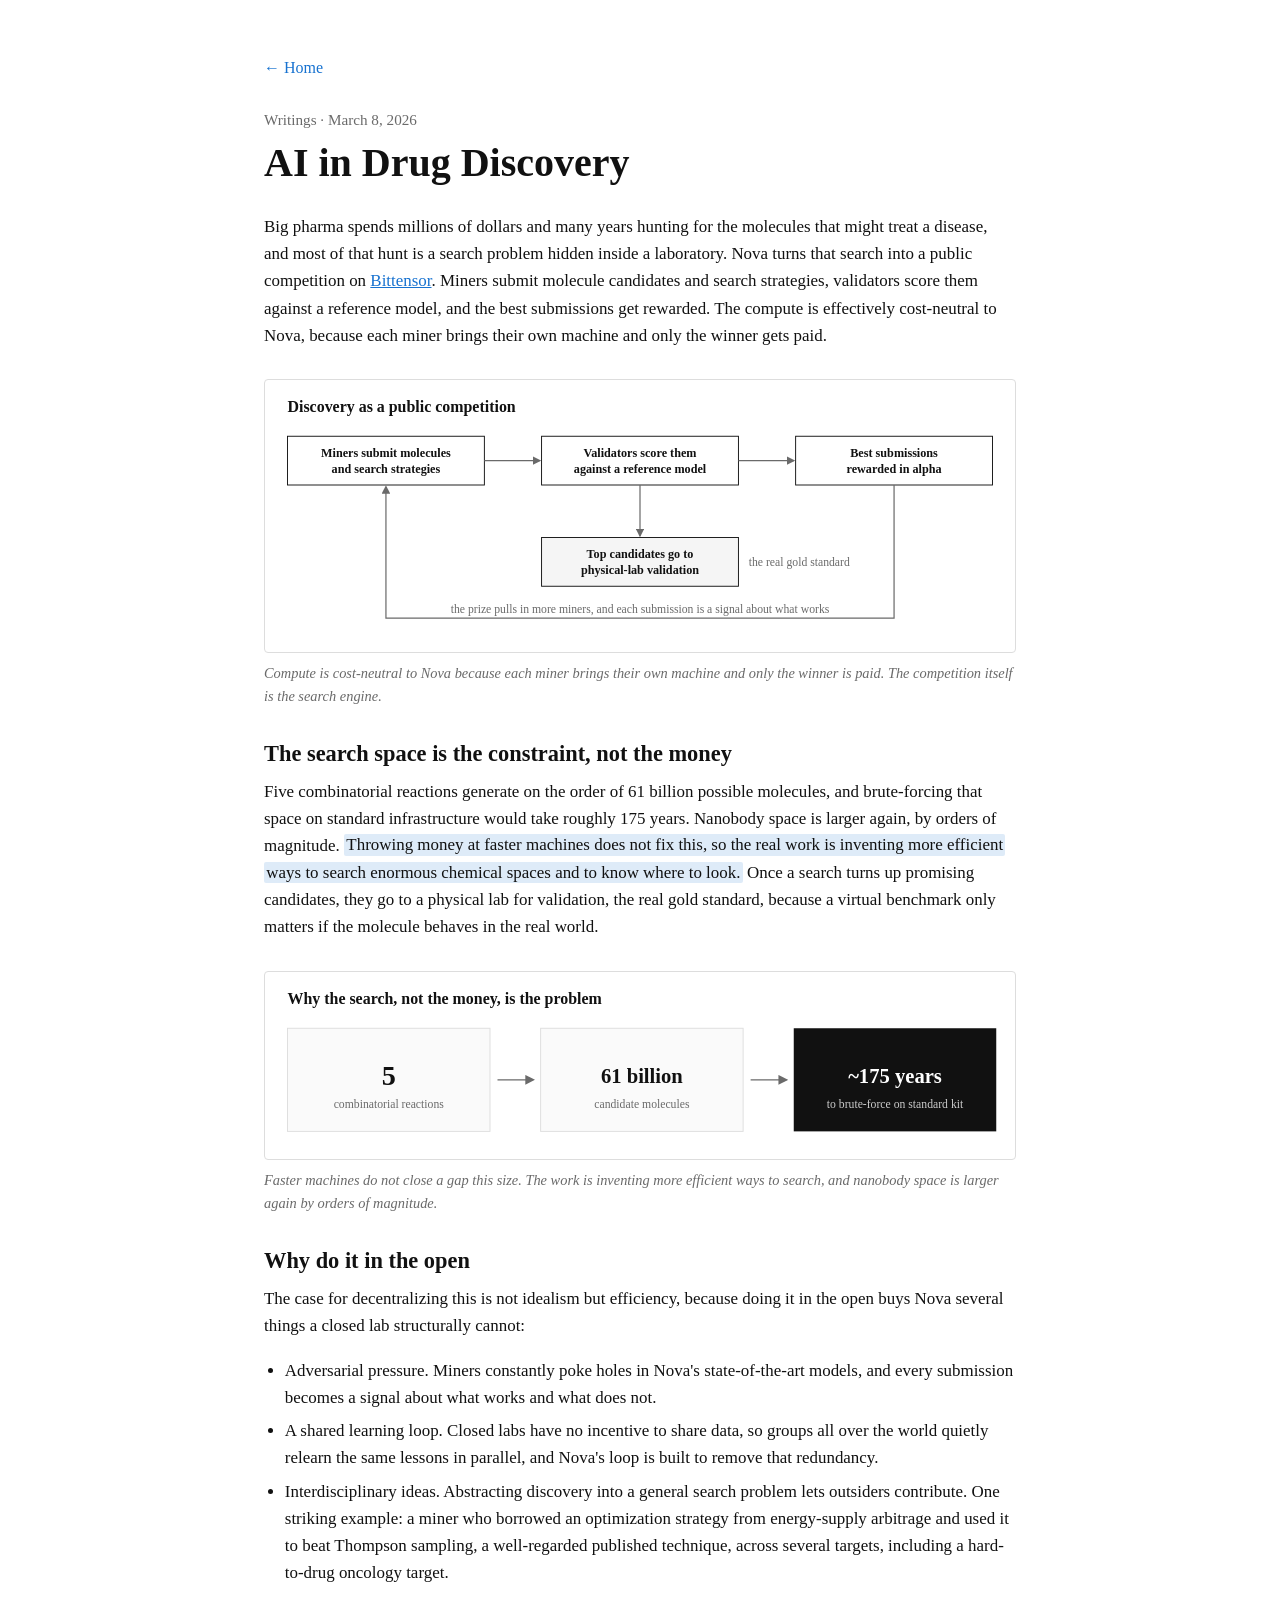
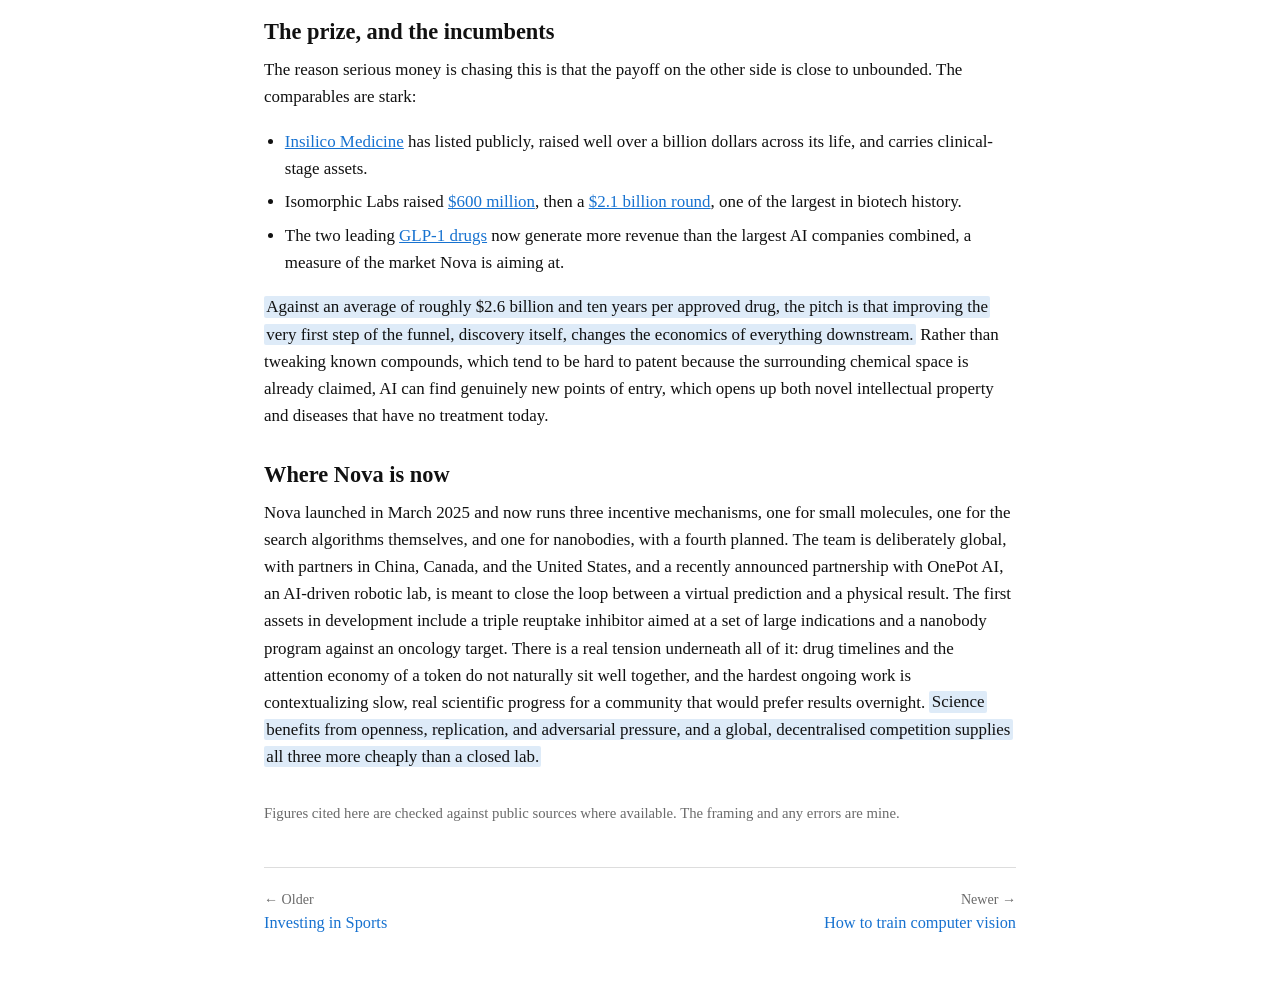
==== posts/ai-in-drug-discovery.html @ a0c5923b "Add newer/older nav and key-takeaway highlights; correct $1.6B date; drop newsletter" ====
<!DOCTYPE html>
<html lang="en">
<head>
  <meta charset="utf-8">
  <meta name="viewport" content="width=device-width, initial-scale=1">
  <title>AI in Drug Discovery · Jack Ai-Leung</title>
  <meta name="description" content="How Nova runs early-stage drug discovery as a decentralized competition on Bittensor, and why the search problem beneath it is bigger than it looks.">
  <meta property="og:title" content="AI in Drug Discovery">
  <meta property="og:description" content="Running early-stage drug discovery as a decentralized competition, and the search problem beneath it.">
  <meta property="og:type" content="article">
  <link rel="stylesheet" href="../style.css">
</head>
<body>
  <main class="wrap">

    <nav class="post-nav"><a href="../index.html">← Home</a></nav>

    <header class="post-head">
      <p class="post-meta">Writings · March 8, 2026</p>
      <h1>AI in Drug Discovery</h1>
    </header>

    <article class="article">
      <p>Big pharma spends millions of dollars and many years hunting for the molecules that might treat a disease, and most of that hunt is a search problem hidden inside a laboratory. Nova turns that search into a public competition on <a href="https://www.bittensor.com/" target="_blank" rel="noopener">Bittensor</a>. Miners submit molecule candidates and search strategies, validators score them against a reference model, and the best submissions get rewarded. The compute is effectively cost-neutral to Nova, because each miner brings their own machine and only the winner gets paid.</p>

      <figure class="figure">
        <svg viewBox="0 0 800 290" xmlns="http://www.w3.org/2000/svg" role="img" aria-label="Diagram of Nova's competition loop: miners submit molecules, validators score them, winners are rewarded, top candidates go to physical lab validation, and rewards attract more miners">
          <defs>
            <marker id="dah" viewBox="0 0 10 10" refX="8" refY="5" markerWidth="7" markerHeight="7" orient="auto-start-reverse">
              <path d="M0,0 L10,5 L0,10 z" fill="#6a6a6a"/>
            </marker>
          </defs>
          <style>
            .t{font-family:'Times New Roman',Times,Georgia,serif;fill:#111111}
            .ttl{font-size:17px;font-weight:700}
            .nd{font-size:13px;font-weight:700}
            .sm{font-size:12px;fill:#6a6a6a}
            .ar{stroke:#6a6a6a;stroke-width:1.3;fill:none}
          </style>
          <text x="24" y="34" class="t ttl">Discovery as a public competition</text>
          <!-- row of three -->
          <rect x="24" y="60" width="210" height="52" fill="#ffffff" stroke="#111111"/>
          <text x="129" y="82" text-anchor="middle" class="t nd">Miners submit molecules</text>
          <text x="129" y="99" text-anchor="middle" class="t nd">and search strategies</text>
          <rect x="295" y="60" width="210" height="52" fill="#ffffff" stroke="#111111"/>
          <text x="400" y="82" text-anchor="middle" class="t nd">Validators score them</text>
          <text x="400" y="99" text-anchor="middle" class="t nd">against a reference model</text>
          <rect x="566" y="60" width="210" height="52" fill="#ffffff" stroke="#111111"/>
          <text x="671" y="82" text-anchor="middle" class="t nd">Best submissions</text>
          <text x="671" y="99" text-anchor="middle" class="t nd">rewarded in alpha</text>
          <line x1="234" y1="86" x2="293" y2="86" class="ar" marker-end="url(#dah)"/>
          <line x1="505" y1="86" x2="564" y2="86" class="ar" marker-end="url(#dah)"/>
          <!-- down to lab -->
          <rect x="295" y="168" width="210" height="52" fill="#f5f5f5" stroke="#111111"/>
          <text x="400" y="190" text-anchor="middle" class="t nd">Top candidates go to</text>
          <text x="400" y="207" text-anchor="middle" class="t nd">physical-lab validation</text>
          <line x1="400" y1="112" x2="400" y2="166" class="ar" marker-end="url(#dah)"/>
          <text x="516" y="198" class="t sm">the real gold standard</text>
          <!-- return loop -->
          <path d="M671,112 L671,254 L129,254 L129,114" class="ar" marker-end="url(#dah)"/>
          <text x="400" y="248" text-anchor="middle" class="t sm">the prize pulls in more miners, and each submission is a signal about what works</text>
        </svg>
        <figcaption>Compute is cost-neutral to Nova because each miner brings their own machine and only the winner is paid. The competition itself is the search engine.</figcaption>
      </figure>

      <h2>The search space is the constraint, not the money</h2>

      <p>Five combinatorial reactions generate on the order of 61 billion possible molecules, and brute-forcing that space on standard infrastructure would take roughly 175 years. Nanobody space is larger again, by orders of magnitude. <mark class="hl">Throwing money at faster machines does not fix this, so the real work is inventing more efficient ways to search enormous chemical spaces and to know where to look.</mark> Once a search turns up promising candidates, they go to a physical lab for validation, the real gold standard, because a virtual benchmark only matters if the molecule behaves in the real world.</p>

      <figure class="figure">
        <svg viewBox="0 0 800 200" xmlns="http://www.w3.org/2000/svg" role="img" aria-label="Three-stage progression showing five reactions generate 61 billion candidate molecules, which would take about 175 years to brute-force">
          <defs>
            <marker id="sah" viewBox="0 0 10 10" refX="8" refY="5" markerWidth="8" markerHeight="8" orient="auto-start-reverse">
              <path d="M0,0 L10,5 L0,10 z" fill="#6a6a6a"/>
            </marker>
          </defs>
          <style>
            .t{font-family:'Times New Roman',Times,Georgia,serif;fill:#111111}
            .ttl{font-size:17px;font-weight:700}
            .big{font-size:30px;font-weight:700}
            .med{font-size:22px;font-weight:700}
            .sm{font-size:12.5px;fill:#6a6a6a}
          </style>
          <text x="24" y="34" class="t ttl">Why the search, not the money, is the problem</text>
          <!-- panel 1 -->
          <rect x="24" y="60" width="216" height="110" fill="#fafafa" stroke="#dddddd"/>
          <text x="132" y="120" text-anchor="middle" class="t big">5</text>
          <text x="132" y="145" text-anchor="middle" class="t sm">combinatorial reactions</text>
          <line x1="248" y1="115" x2="286" y2="115" class="ar" stroke="#6a6a6a" stroke-width="1.3" marker-end="url(#sah)"/>
          <!-- panel 2 -->
          <rect x="294" y="60" width="216" height="110" fill="#fafafa" stroke="#dddddd"/>
          <text x="402" y="118" text-anchor="middle" class="t med">61 billion</text>
          <text x="402" y="145" text-anchor="middle" class="t sm">candidate molecules</text>
          <line x1="518" y1="115" x2="556" y2="115" class="ar" stroke="#6a6a6a" stroke-width="1.3" marker-end="url(#sah)"/>
          <!-- panel 3 -->
          <rect x="564" y="60" width="216" height="110" fill="#111111"/>
          <text x="672" y="118" text-anchor="middle" class="t med" style="fill:#ffffff">~175 years</text>
          <text x="672" y="145" text-anchor="middle" class="t sm" style="fill:#cccccc">to brute-force on standard kit</text>
        </svg>
        <figcaption>Faster machines do not close a gap this size. The work is inventing more efficient ways to search, and nanobody space is larger again by orders of magnitude.</figcaption>
      </figure>

      <h2>Why do it in the open</h2>

      <p>The case for decentralizing this is not idealism but efficiency, because doing it in the open buys Nova several things a closed lab structurally cannot:</p>

      <ul>
        <li>Adversarial pressure. Miners constantly poke holes in Nova's state-of-the-art models, and every submission becomes a signal about what works and what does not.</li>
        <li>A shared learning loop. Closed labs have no incentive to share data, so groups all over the world quietly relearn the same lessons in parallel, and Nova's loop is built to remove that redundancy.</li>
        <li>Interdisciplinary ideas. Abstracting discovery into a general search problem lets outsiders contribute. One striking example: a miner who borrowed an optimization strategy from energy-supply arbitrage and used it to beat Thompson sampling, a well-regarded published technique, across several targets, including a hard-to-drug oncology target.</li>
      </ul>

      <h2>The prize, and the incumbents</h2>

      <p>The reason serious money is chasing this is that the payoff on the other side is close to unbounded. The comparables are stark:</p>

      <ul>
        <li><a href="https://pharmaphorum.com/news/insilico-ends-2025-293m-hong-kong-ipo" target="_blank" rel="noopener">Insilico Medicine</a> has listed publicly, raised well over a billion dollars across its life, and carries clinical-stage assets.</li>
        <li>Isomorphic Labs raised <a href="https://techcrunch.com/2025/03/31/alphabets-ai-drug-discovery-platform-isomorphic-labs-raises-600m-from-thrive/" target="_blank" rel="noopener">$600 million</a>, then a <a href="https://www.biospace.com/business/ai-fueled-isomorphic-bags-2-1b-the-second-largest-biotech-round-ever" target="_blank" rel="noopener">$2.1 billion round</a>, one of the largest in biotech history.</li>
        <li>The two leading <a href="https://fortune.com/2025/03/31/ozempic-wegovy-novo-nordisk-nvidia/" target="_blank" rel="noopener">GLP-1 drugs</a> now generate more revenue than the largest AI companies combined, a measure of the market Nova is aiming at.</li>
      </ul>

      <p><mark class="hl">Against an average of roughly $2.6 billion and ten years per approved drug, the pitch is that improving the very first step of the funnel, discovery itself, changes the economics of everything downstream.</mark> Rather than tweaking known compounds, which tend to be hard to patent because the surrounding chemical space is already claimed, AI can find genuinely new points of entry, which opens up both novel intellectual property and diseases that have no treatment today.</p>

      <h2>Where Nova is now</h2>

      <p>Nova launched in March 2025 and now runs three incentive mechanisms, one for small molecules, one for the search algorithms themselves, and one for nanobodies, with a fourth planned. The team is deliberately global, with partners in China, Canada, and the United States, and a recently announced partnership with OnePot AI, an AI-driven robotic lab, is meant to close the loop between a virtual prediction and a physical result. The first assets in development include a triple reuptake inhibitor aimed at a set of large indications and a nanobody program against an oncology target. There is a real tension underneath all of it: drug timelines and the attention economy of a token do not naturally sit well together, and the hardest ongoing work is contextualizing slow, real scientific progress for a community that would prefer results overnight. <mark class="hl">Science benefits from openness, replication, and adversarial pressure, and a global, decentralised competition supplies all three more cheaply than a closed lab.</mark></p>

      <div class="source-note">
        Figures cited here are checked against public sources where available. The framing and any errors are mine.
      </div>
    </article>

      <nav class="post-foot-nav" aria-label="More essays">
        <a class="pfn-prev" href="investing-in-sports.html">
          <span class="pfn-label">← Older</span>
          <span class="pfn-title">Investing in Sports</span>
        </a>
        <a class="pfn-next" href="how-to-train-computer-vision.html">
          <span class="pfn-label">Newer →</span>
          <span class="pfn-title">How to train computer vision</span>
        </a>
      </nav>



  </main>
</body>
</html>
---- style.css ----
/* ============================================================
   Jack, personal site
   Forked from the andyzeng.github.io academic template:
   two-column masthead, rule dividers, blue/orange link colors.
   Body type set in Times New Roman on white per Jack's request.
   ============================================================ */

:root {
  --bg:        #ffffff;
  --ink:       #111111;
  --ink-soft:  #333333;
  --ink-faint: #6a6a6a;
  --line:      #dddddd;
  --link:      #1772d0;   /* legible link blue */
  --link-hov:  #0d2749;   /* darker blue on hover */
  --max:       50rem;
  --serif: 'Times New Roman', Times, Georgia, serif;
}

* { box-sizing: border-box; }
html { -webkit-text-size-adjust: 100%; }

body {
  margin: 0;
  background: var(--bg);
  color: var(--ink);
  font-family: var(--serif);
  font-size: 19px;
  line-height: 1.5;
  text-rendering: optimizeLegibility;
}

.wrap {
  max-width: var(--max);
  margin: 0 auto;
  padding: clamp(2rem, 5vw, 3.5rem) 1.5rem 4.5rem;
}

/* ---------- Links ---------- */
a { color: var(--link); text-decoration: none; }
a:hover { color: var(--link-hov); text-decoration: none; }

/* ---------- Masthead (two-column: bio left, photo right) ---------- */
.masthead {
  display: flex;
  align-items: flex-start;
  gap: 2rem;
  margin-bottom: 0.5rem;
}
.masthead .intro { flex: 1 1 auto; min-width: 0; }
.masthead h1 {
  font-weight: 700;
  font-size: clamp(2.2rem, 5vw, 2.9rem);
  line-height: 1.05;
  margin: 0 0 0.2rem;
}
.masthead .role {
  font-size: 1.1rem;
  color: var(--ink-soft);
  margin: 0 0 0.9rem;
}
.masthead .role a { color: var(--link); }
.masthead .role a:hover { color: var(--link-hov); }
.masthead .links { margin-top: 1.05rem; }
.masthead .photo {
  flex: 0 0 auto;
  width: 200px;
  height: 200px;
  overflow: hidden;
  background: #f2f2f2;
  border: 1px solid var(--line);
  border-radius: 4px;
}
.masthead .photo img { width: 100%; height: 100%; object-fit: cover; display: block; }

/* ---------- Section headers with rule ---------- */
section { margin-top: 1.8rem; }
section + section {
  border-top: 1px solid var(--line);
  padding-top: 1.6rem;
  margin-top: 2rem;
}
.section-label {
  font-family: var(--serif);
  font-size: 1.35rem;
  font-weight: 700;
  color: var(--ink);
  margin: 0 0 0.6rem;
}

.prose p { margin: 0 0 0.9rem; color: var(--ink); }
.prose p:last-child { margin-bottom: 0; }
.prose strong { font-weight: 700; }
.list-lead { margin: 0 0 0.4rem; color: var(--ink); }

/* ---------- Bulleted lists (portfolio + prose) ---------- */
.bullets { margin: 0.2rem 0 0; padding-left: 1.25rem; }
.bullets li { margin: 0 0 0.4rem; }
.bullets .b-name { font-weight: 400; }
.bullets .b-name a { color: var(--link); }
.bullets .b-name a:hover { color: var(--link-hov); }

/* ---------- Contact / links row ---------- */
.links {
  display: flex;
  flex-wrap: wrap;
  gap: 0.2rem 1.4rem;
  font-size: 1.05rem;
}
.links a { display: inline-flex; align-items: center; gap: 0.4rem; }
.links svg { width: 16px; height: 16px; flex: 0 0 auto; }

/* ---------- Company / venture lists ---------- */
.holdings { list-style: none; margin: 0.2rem 0 0; padding: 0; }
.holdings li {
  display: flex;
  justify-content: space-between;
  align-items: baseline;
  gap: 1rem;
  padding: 0.4rem 0;
}
.holdings .h-name { font-weight: 700; }
.holdings .h-name a { color: var(--link); }
.holdings .h-name a:hover { color: var(--link-hov); }
.holdings .h-desc { color: var(--ink-soft); font-weight: 400; }
.holdings .h-role {
  flex: 0 0 auto;
  font-style: italic;
  font-size: 0.92rem;
  color: var(--ink-faint);
  white-space: nowrap;
}

/* ---------- Writings list ---------- */
.posts { list-style: none; margin: 0; padding: 0; }
.posts a.post-link {
  display: flex;
  justify-content: space-between;
  align-items: baseline;
  gap: 1.25rem;
  padding: 0.55rem 0;
}
.posts .post-main { display: flex; flex-direction: column; gap: 0.12rem; }
.posts .post-title { font-size: 1.1rem; }
.posts .post-dek { font-size: 0.9rem; color: var(--ink-faint); line-height: 1.35; }
.posts .post-date {
  flex: 0 0 auto;
  font-size: 0.95rem;
  color: var(--ink-faint);
  white-space: nowrap;
}

/* ---------- Footer ---------- */
.site-foot {
  margin-top: 3rem;
  font-size: 0.92rem;
  color: var(--ink-faint);
}

/* ============================================================
   Post pages
   ============================================================ */
.post-nav { margin-bottom: 1.8rem; font-size: 1rem; }

.post-head { margin-bottom: 1.7rem; }
.post-head .post-meta {
  font-size: 0.95rem;
  color: var(--ink-faint);
  margin: 0 0 0.6rem;
}
.post-head h1 {
  font-weight: 700;
  font-size: clamp(1.95rem, 4.5vw, 2.5rem);
  line-height: 1.12;
  margin: 0 0 0.5rem;
}
.post-head .standfirst {
  font-size: 1.2rem;
  font-style: italic;
  line-height: 1.42;
  color: var(--ink-soft);
  margin: 0;
}

.article { font-size: 1.06rem; line-height: 1.6; }
.article h2 {
  font-weight: 700;
  font-size: 1.4rem;
  line-height: 1.25;
  margin: 2rem 0 0.6rem;
}
.article p { margin: 0 0 1.1rem; }
.article ul { margin: 0 0 1.1rem; padding-left: 1.3rem; }
.article li { margin: 0 0 0.4rem; }
.article a { text-decoration: underline; }

.article blockquote {
  margin: 1.2rem 0;
  padding-left: 1.5rem;
  color: var(--ink);
}
.article blockquote cite {
  display: block;
  margin-top: 0.3rem;
  font-style: normal;
  font-size: 0.92rem;
  color: var(--ink-faint);
}

/* ---------- Figures / visualizations ---------- */
.figure { margin: 1.9rem 0; }
.figure svg {
  width: 100%;
  height: auto;
  display: block;
  background: #fff;
  border: 1px solid var(--line);
  border-radius: 4px;
}
.figure figcaption {
  margin-top: 0.55rem;
  font-size: 0.9rem;
  font-style: italic;
  color: var(--ink-faint);
}

.source-note {
  margin-top: 2rem;
  font-size: 0.92rem;
  color: var(--ink-faint);
}

/* ---------- Key takeaway highlights ----------
   Three per essay, reserved for the load-bearing claims only.
   Tint is the link blue (#1772d0) at ~14% on white, so it sits
   inside the existing palette rather than introducing a new colour. */
.article mark.hl {
  background: #deebf8;
  color: inherit;
  padding: 0.08em 0.14em;
  border-radius: 2px;
  box-decoration-break: clone;
  -webkit-box-decoration-break: clone;
}


/* ---------- Newer / older essay navigation ---------- */
.post-foot-nav {
  display: flex;
  justify-content: space-between;
  align-items: flex-start;
  gap: 2rem;
  margin-top: 2.6rem;
  padding-top: 1.3rem;
  border-top: 1px solid var(--line);
}
.post-foot-nav a {
  display: flex;
  flex-direction: column;
  gap: 0.12rem;
  max-width: 47%;
}
.post-foot-nav .pfn-next {
  margin-left: auto;
  text-align: right;
  align-items: flex-end;
}
.post-foot-nav .pfn-label {
  font-size: 0.88rem;
  color: var(--ink-faint);
}
.post-foot-nav .pfn-title { font-size: 1.02rem; line-height: 1.3; }


/* ---------- Small screens ---------- */
@media (max-width: 620px) {
  body { font-size: 18px; }
  .masthead { flex-direction: column-reverse; align-items: flex-start; gap: 1rem; }
  .masthead .photo { width: 150px; height: 150px; }
  .holdings li,
  .posts a.post-link { flex-direction: column; gap: 0.1rem; }
  .holdings .h-role { font-size: 0.88rem; }
}
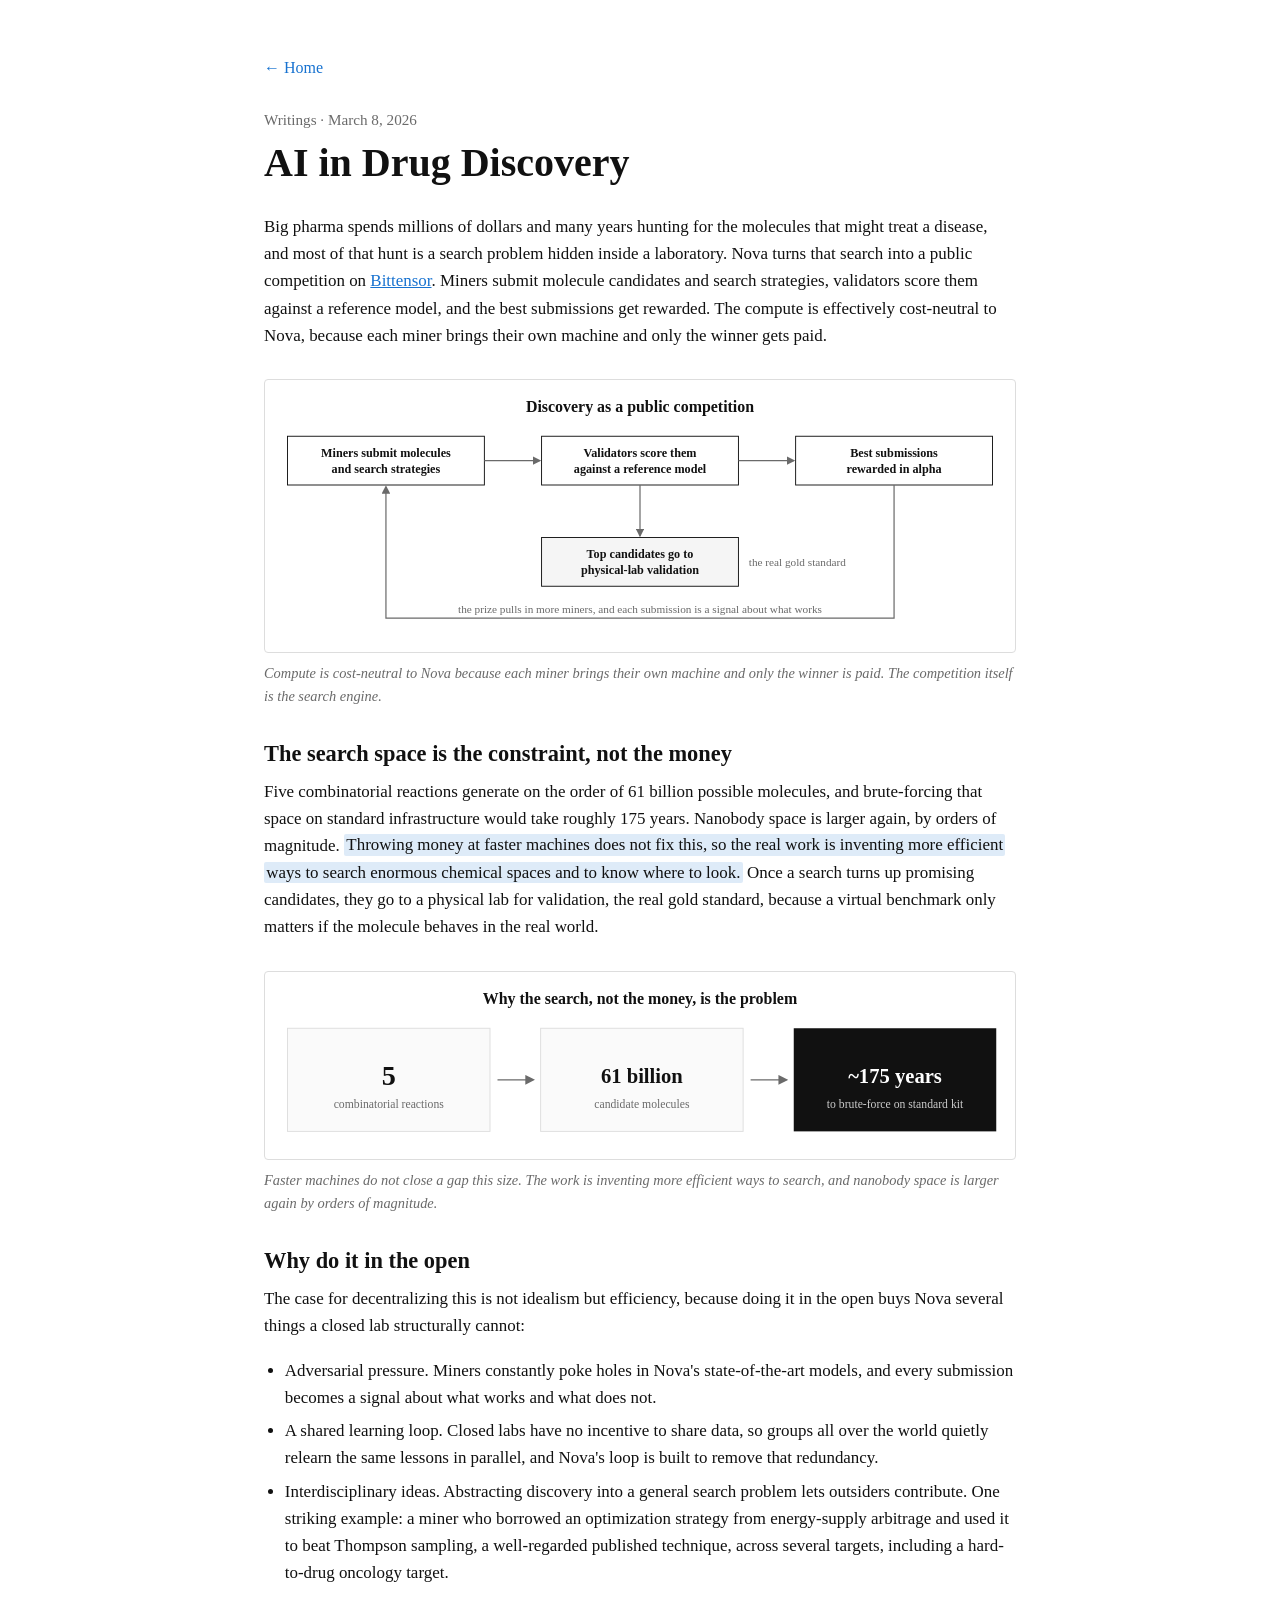
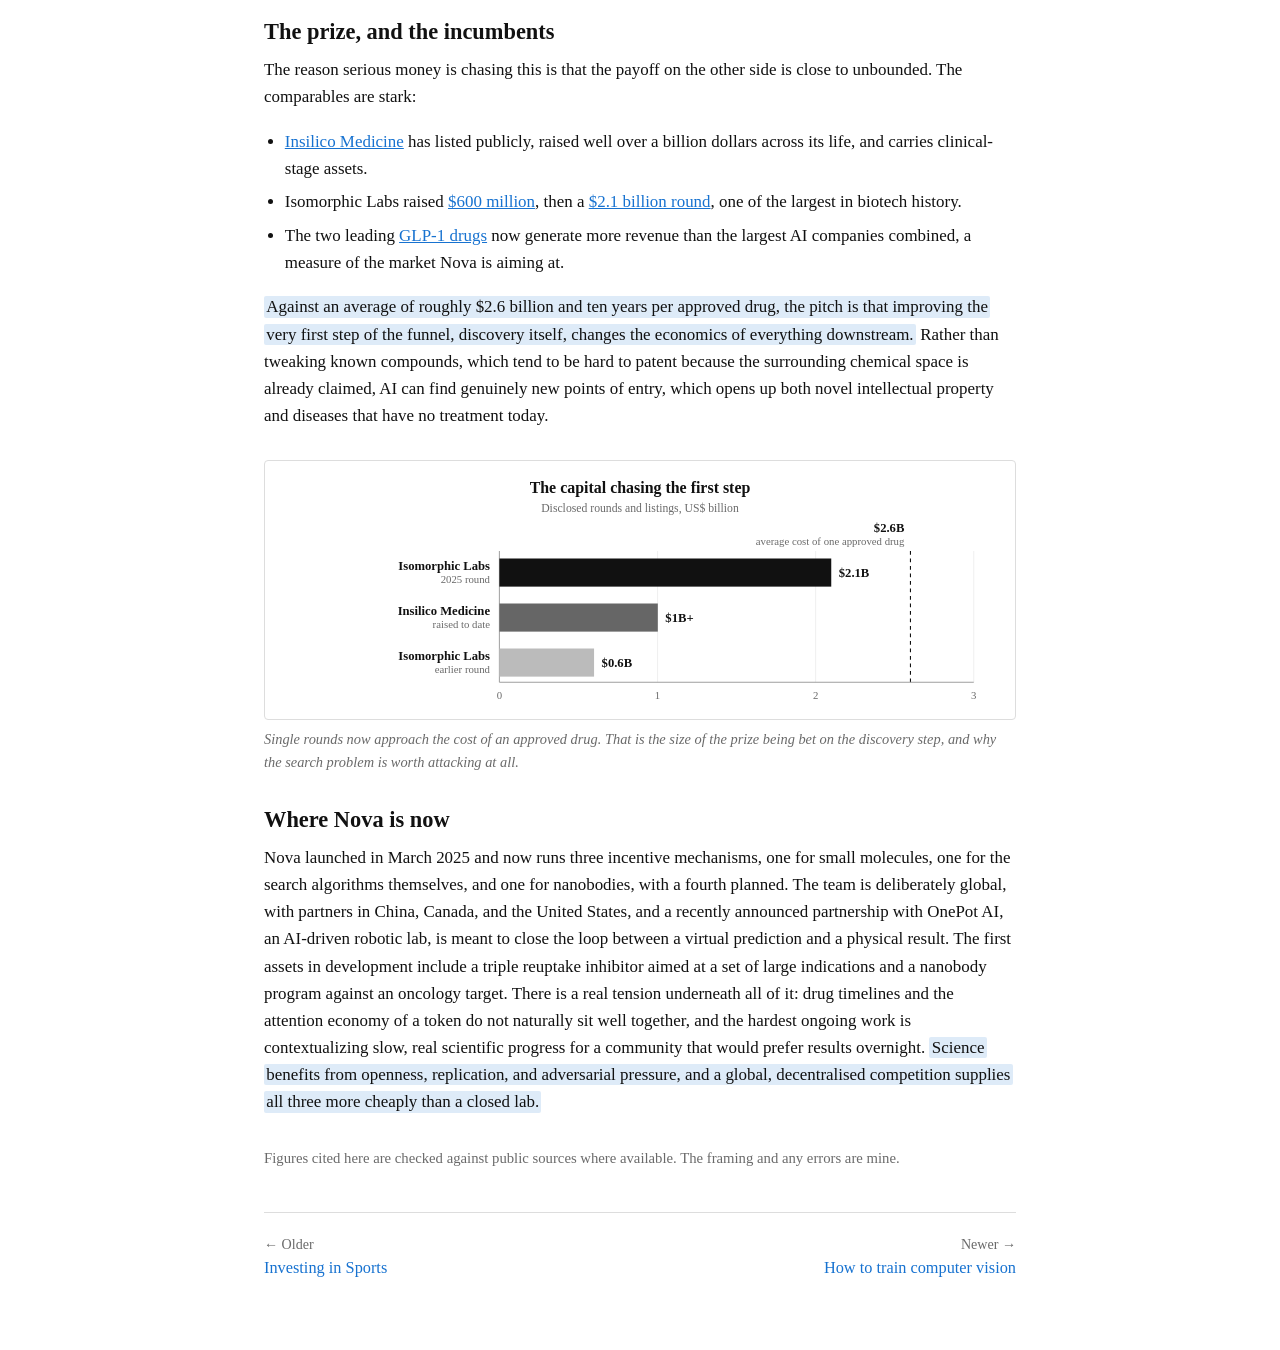
==== commit c04ed9f0: "Retitle to Robotics Data Problem; add 9 figures; centre figure headers; scope svg styles" ====
--- a/posts/ai-in-drug-discovery.html
+++ b/posts/ai-in-drug-discovery.html
@@ -24,20 +24,20 @@
       <p>Big pharma spends millions of dollars and many years hunting for the molecules that might treat a disease, and most of that hunt is a search problem hidden inside a laboratory. Nova turns that search into a public competition on <a href="https://www.bittensor.com/" target="_blank" rel="noopener">Bittensor</a>. Miners submit molecule candidates and search strategies, validators score them against a reference model, and the best submissions get rewarded. The compute is effectively cost-neutral to Nova, because each miner brings their own machine and only the winner gets paid.</p>
 
       <figure class="figure">
-        <svg viewBox="0 0 800 290" xmlns="http://www.w3.org/2000/svg" role="img" aria-label="Diagram of Nova's competition loop: miners submit molecules, validators score them, winners are rewarded, top candidates go to physical lab validation, and rewards attract more miners">
+        <svg id="f1" viewBox="0 0 800 290" xmlns="http://www.w3.org/2000/svg" role="img" aria-label="Diagram of Nova's competition loop: miners submit molecules, validators score them, winners are rewarded, top candidates go to physical lab validation, and rewards attract more miners">
           <defs>
             <marker id="dah" viewBox="0 0 10 10" refX="8" refY="5" markerWidth="7" markerHeight="7" orient="auto-start-reverse">
               <path d="M0,0 L10,5 L0,10 z" fill="#6a6a6a"/>
             </marker>
           </defs>
           <style>
-            .t{font-family:'Times New Roman',Times,Georgia,serif;fill:#111111}
-            .ttl{font-size:17px;font-weight:700}
-            .nd{font-size:13px;font-weight:700}
-            .sm{font-size:12px;fill:#6a6a6a}
-            .ar{stroke:#6a6a6a;stroke-width:1.3;fill:none}
+            #f1 .t{font-family:'Times New Roman',Times,Georgia,serif;fill:#111111}
+            #f1 .ttl{font-size:17px;font-weight:700}
+            #f1 .nd{font-size:13px;font-weight:700}
+            #f1 .sm{font-size:12px;fill:#6a6a6a}
+            #f1 .ar{stroke:#6a6a6a;stroke-width:1.3;fill:none}
           </style>
-          <text x="24" y="34" class="t ttl">Discovery as a public competition</text>
+          <text x="400" y="34" text-anchor="middle" class="t ttl">Discovery as a public competition</text>
           <!-- row of three -->
           <rect x="24" y="60" width="210" height="52" fill="#ffffff" stroke="#111111"/>
           <text x="129" y="82" text-anchor="middle" class="t nd">Miners submit molecules</text>
@@ -68,20 +68,20 @@
       <p>Five combinatorial reactions generate on the order of 61 billion possible molecules, and brute-forcing that space on standard infrastructure would take roughly 175 years. Nanobody space is larger again, by orders of magnitude. <mark class="hl">Throwing money at faster machines does not fix this, so the real work is inventing more efficient ways to search enormous chemical spaces and to know where to look.</mark> Once a search turns up promising candidates, they go to a physical lab for validation, the real gold standard, because a virtual benchmark only matters if the molecule behaves in the real world.</p>
 
       <figure class="figure">
-        <svg viewBox="0 0 800 200" xmlns="http://www.w3.org/2000/svg" role="img" aria-label="Three-stage progression showing five reactions generate 61 billion candidate molecules, which would take about 175 years to brute-force">
+        <svg id="f2" viewBox="0 0 800 200" xmlns="http://www.w3.org/2000/svg" role="img" aria-label="Three-stage progression showing five reactions generate 61 billion candidate molecules, which would take about 175 years to brute-force">
           <defs>
             <marker id="sah" viewBox="0 0 10 10" refX="8" refY="5" markerWidth="8" markerHeight="8" orient="auto-start-reverse">
               <path d="M0,0 L10,5 L0,10 z" fill="#6a6a6a"/>
             </marker>
           </defs>
           <style>
-            .t{font-family:'Times New Roman',Times,Georgia,serif;fill:#111111}
-            .ttl{font-size:17px;font-weight:700}
-            .big{font-size:30px;font-weight:700}
-            .med{font-size:22px;font-weight:700}
-            .sm{font-size:12.5px;fill:#6a6a6a}
+            #f2 .t{font-family:'Times New Roman',Times,Georgia,serif;fill:#111111}
+            #f2 .ttl{font-size:17px;font-weight:700}
+            #f2 .big{font-size:30px;font-weight:700}
+            #f2 .med{font-size:22px;font-weight:700}
+            #f2 .sm{font-size:12.5px;fill:#6a6a6a}
           </style>
-          <text x="24" y="34" class="t ttl">Why the search, not the money, is the problem</text>
+          <text x="400" y="34" text-anchor="middle" class="t ttl">Why the search, not the money, is the problem</text>
           <!-- panel 1 -->
           <rect x="24" y="60" width="216" height="110" fill="#fafafa" stroke="#dddddd"/>
           <text x="132" y="120" text-anchor="middle" class="t big">5</text>
@@ -122,6 +122,47 @@
 
       <p><mark class="hl">Against an average of roughly $2.6 billion and ten years per approved drug, the pitch is that improving the very first step of the funnel, discovery itself, changes the economics of everything downstream.</mark> Rather than tweaking known compounds, which tend to be hard to patent because the surrounding chemical space is already claimed, AI can find genuinely new points of entry, which opens up both novel intellectual property and diseases that have no treatment today.</p>
 
+      
+      <figure class="figure">
+        <svg id="f3" viewBox="0 0 800 275" xmlns="http://www.w3.org/2000/svg" role="img" aria-label="Bar chart of disclosed capital committed to AI drug discovery against a dashed reference line at the average cost of bringing one drug to approval">
+          <style>
+            #f3 .t{font-family:'Times New Roman',Times,Georgia,serif;fill:#111111}
+            #f3 .ttl{font-size:17px;font-weight:700}
+            #f3 .sub{font-size:12.5px;fill:#6a6a6a}
+            #f3 .nd{font-size:13.5px;font-weight:700}
+            #f3 .sm{font-size:11.5px;fill:#6a6a6a}
+            #f3 .ax{font-size:11.5px;fill:#6a6a6a}
+          </style>
+          <text x="400" y="34" text-anchor="middle" class="t ttl">The capital chasing the first step</text>
+          <text x="400" y="54" text-anchor="middle" class="t sub">Disclosed rounds and listings, US$ billion</text>
+          <line x1="250" y1="96" x2="250" y2="236" stroke="#999999" stroke-width="1"/>
+          <line x1="418.7" y1="96" x2="418.7" y2="236" stroke="#eeeeee" stroke-width="1"/>
+          <line x1="587.3" y1="96" x2="587.3" y2="236" stroke="#eeeeee" stroke-width="1"/>
+          <line x1="756" y1="96" x2="756" y2="236" stroke="#eeeeee" stroke-width="1"/>
+          <text x="682" y="76" text-anchor="end" class="t nd">$2.6B</text>
+          <text x="682" y="90" text-anchor="end" class="t sm">average cost of one approved drug</text>
+          <line x1="688.5" y1="96" x2="688.5" y2="236" stroke="#111111" stroke-width="1.2" stroke-dasharray="4 4"/>
+          <rect x="250" y="104" width="354" height="30" fill="#111111"/>
+          <text x="612" y="124" class="t nd">$2.1B</text>
+          <text x="240" y="116" text-anchor="end" class="t nd">Isomorphic Labs</text>
+          <text x="240" y="130" text-anchor="end" class="t sm">2025 round</text>
+          <rect x="250" y="152" width="169" height="30" fill="#666666"/>
+          <text x="427" y="172" class="t nd">$1B+</text>
+          <text x="240" y="164" text-anchor="end" class="t nd">Insilico Medicine</text>
+          <text x="240" y="178" text-anchor="end" class="t sm">raised to date</text>
+          <rect x="250" y="200" width="101" height="30" fill="#bbbbbb"/>
+          <text x="359" y="220" class="t nd">$0.6B</text>
+          <text x="240" y="212" text-anchor="end" class="t nd">Isomorphic Labs</text>
+          <text x="240" y="226" text-anchor="end" class="t sm">earlier round</text>
+          <line x1="250" y1="236" x2="756" y2="236" stroke="#999999" stroke-width="1"/>
+          <text x="250" y="254" text-anchor="middle" class="t ax">0</text>
+          <text x="418.7" y="254" text-anchor="middle" class="t ax">1</text>
+          <text x="587.3" y="254" text-anchor="middle" class="t ax">2</text>
+          <text x="756" y="254" text-anchor="middle" class="t ax">3</text>
+        </svg>
+        <figcaption>Single rounds now approach the cost of an approved drug. That is the size of the prize being bet on the discovery step, and why the search problem is worth attacking at all.</figcaption>
+      </figure>
+
       <h2>Where Nova is now</h2>
 
       <p>Nova launched in March 2025 and now runs three incentive mechanisms, one for small molecules, one for the search algorithms themselves, and one for nanobodies, with a fourth planned. The team is deliberately global, with partners in China, Canada, and the United States, and a recently announced partnership with OnePot AI, an AI-driven robotic lab, is meant to close the loop between a virtual prediction and a physical result. The first assets in development include a triple reuptake inhibitor aimed at a set of large indications and a nanobody program against an oncology target. There is a real tension underneath all of it: drug timelines and the attention economy of a token do not naturally sit well together, and the hardest ongoing work is contextualizing slow, real scientific progress for a community that would prefer results overnight. <mark class="hl">Science benefits from openness, replication, and adversarial pressure, and a global, decentralised competition supplies all three more cheaply than a closed lab.</mark></p>
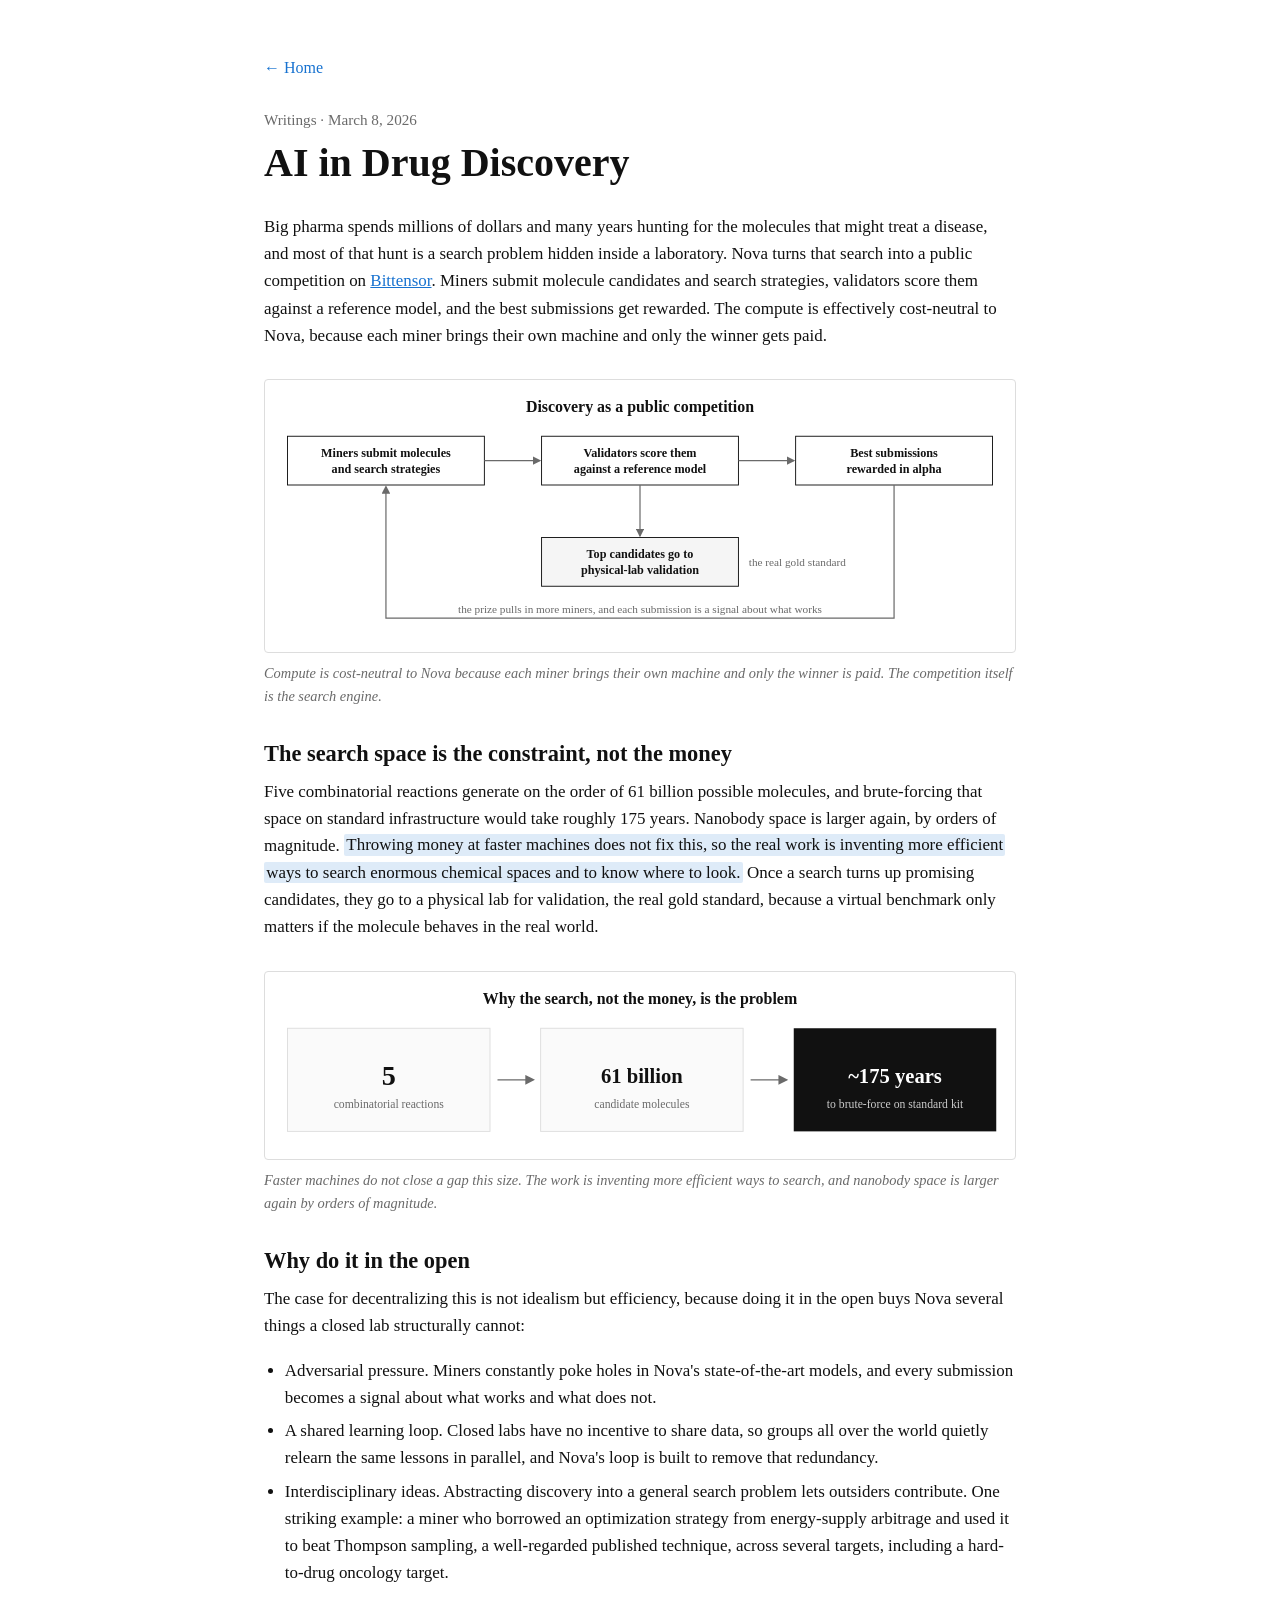
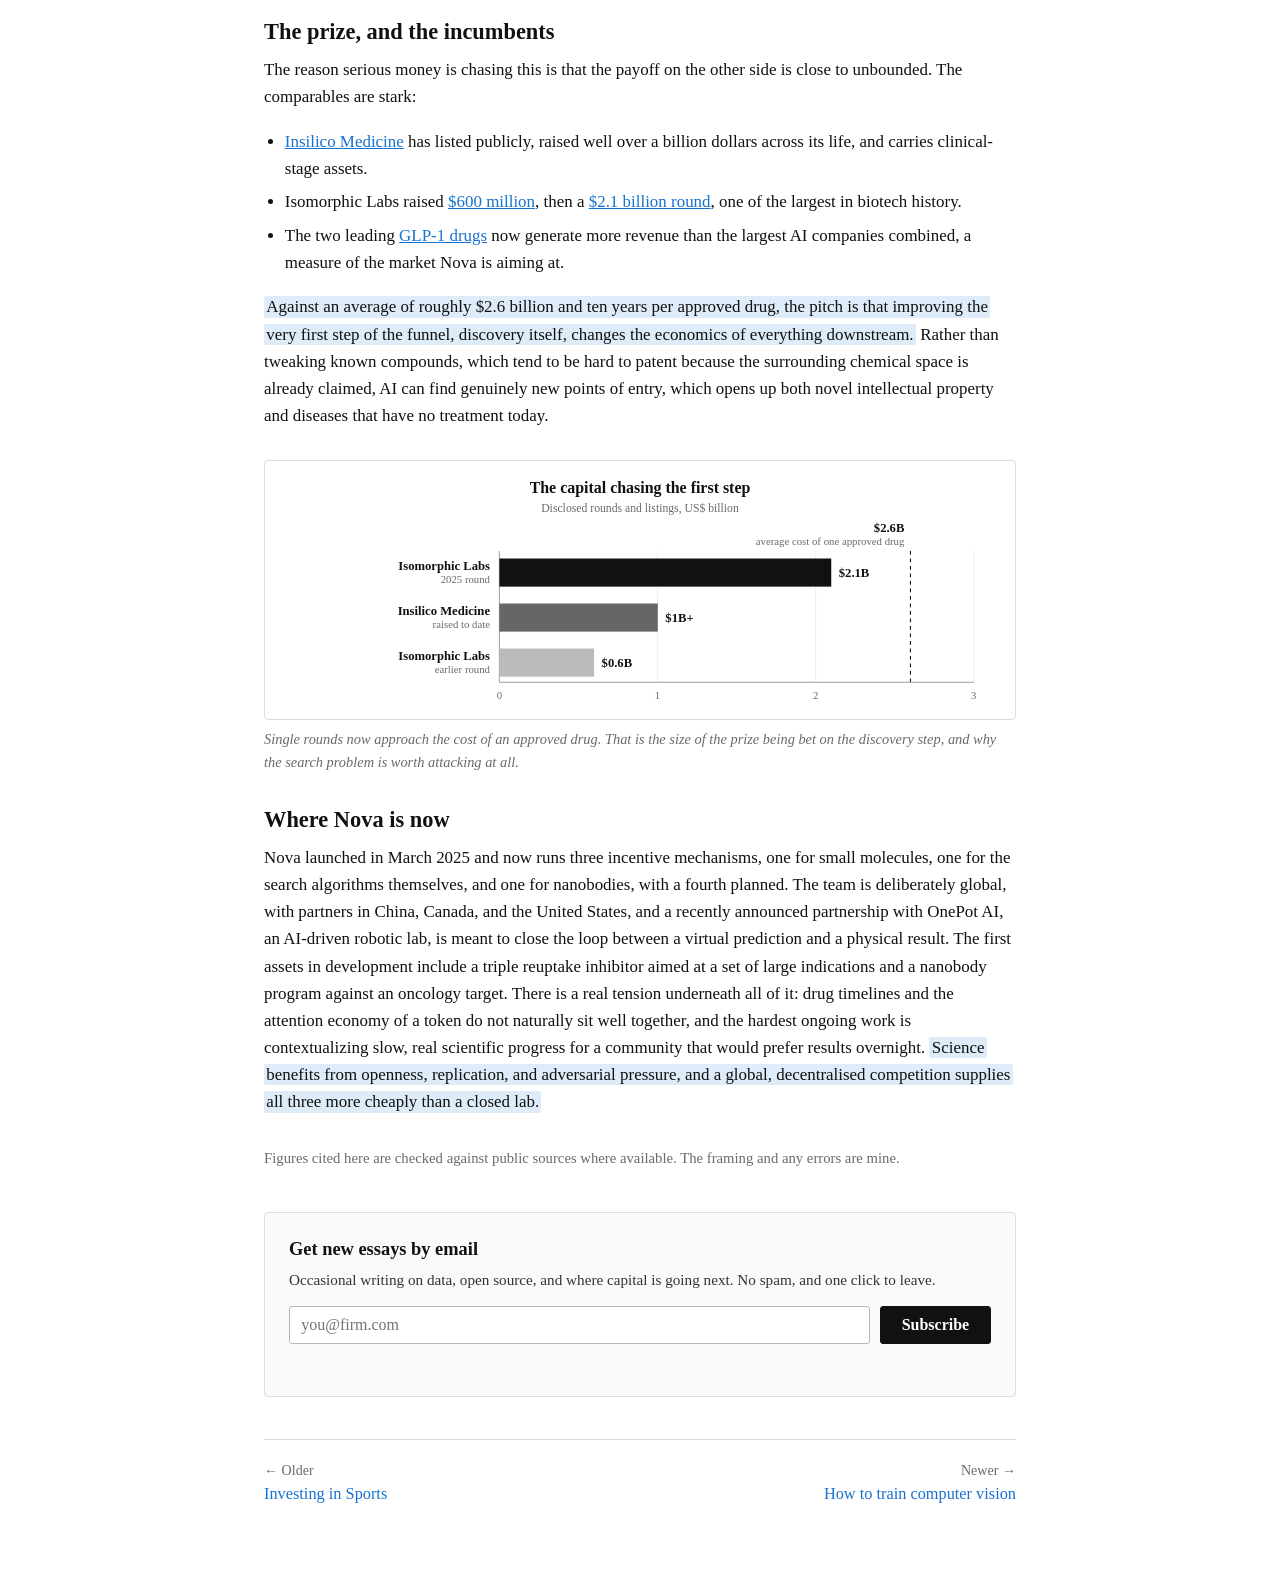
==== commit d5b57db1: "Add Privacy's Metadata Problem essay; launch Buttondown newsletter subscribe" ====
--- a/posts/ai-in-drug-discovery.html
+++ b/posts/ai-in-drug-discovery.html
@@ -172,6 +172,17 @@
       </div>
     </article>
 
+      <section class="subscribe" aria-labelledby="sub-h">
+        <p class="sub-h" id="sub-h">Get new essays by email</p>
+        <p class="sub-dek">Occasional writing on data, open source, and where capital is going next. No spam, and one click to leave.</p>
+        <form class="sub-form" action="https://buttondown.com/api/emails/embed-subscribe/jackaileung" method="post" target="_blank" rel="noopener" novalidate>
+          <label class="sr-only" for="sub-email">Email address</label>
+          <input id="sub-email" type="email" name="email" placeholder="you@firm.com" autocomplete="email" required>
+          <button type="submit">Subscribe</button>
+        </form>
+        <p class="sub-msg" role="status" aria-live="polite"></p>
+      </section>
+
       <nav class="post-foot-nav" aria-label="More essays">
         <a class="pfn-prev" href="investing-in-sports.html">
           <span class="pfn-label">← Older</span>
@@ -185,6 +196,8 @@
 
 
 
+
   </main>
+  <script src="../subscribe.js"></script>
 </body>
 </html>
--- a/style.css
+++ b/style.css
@@ -244,6 +244,75 @@
 }
 
 
+/* ---------- Newsletter subscribe ---------- */
+.subscribe {
+  margin-top: 2.6rem;
+  padding: 1.4rem 1.5rem 1.5rem;
+  border: 1px solid var(--line);
+  border-radius: 4px;
+  background: #fafafa;
+}
+.subscribe .sub-h {
+  font-size: 1.15rem;
+  font-weight: 700;
+  margin: 0 0 0.35rem;
+}
+.subscribe .sub-dek {
+  font-size: 0.95rem;
+  line-height: 1.45;
+  color: var(--ink-soft);
+  margin: 0 0 0.95rem;
+}
+.sub-form { display: flex; gap: 0.6rem; flex-wrap: wrap; }
+.sub-form input[type="email"] {
+  flex: 1 1 15rem;
+  min-width: 0;
+  font-family: var(--serif);
+  font-size: 1rem;
+  color: var(--ink);
+  background: #ffffff;
+  padding: 0.55rem 0.7rem;
+  border: 1px solid #b8b8b8;
+  border-radius: 3px;
+}
+.sub-form input[type="email"]:focus {
+  outline: 2px solid var(--link);
+  outline-offset: 1px;
+  border-color: var(--link);
+}
+.sub-form button {
+  flex: 0 0 auto;
+  font-family: var(--serif);
+  font-size: 1rem;
+  font-weight: 700;
+  color: #ffffff;
+  background: var(--ink);
+  padding: 0.55rem 1.3rem;
+  border: 1px solid var(--ink);
+  border-radius: 3px;
+  cursor: pointer;
+}
+.sub-form button:hover { background: #000000; }
+.sub-form button[disabled] { opacity: 0.5; cursor: default; }
+.sub-msg {
+  margin: 0.7rem 0 0;
+  font-size: 0.92rem;
+  min-height: 1.15em;
+  color: var(--ink-soft);
+}
+.sub-msg.is-ok  { color: #1a7a3a; }
+.sub-msg.is-err { color: #c0392b; }
+
+.sr-only {
+  position: absolute;
+  width: 1px; height: 1px;
+  padding: 0; margin: -1px;
+  overflow: hidden;
+  clip: rect(0, 0, 0, 0);
+  white-space: nowrap;
+  border: 0;
+}
+
 /* ---------- Newer / older essay navigation ---------- */
 .post-foot-nav {
   display: flex;
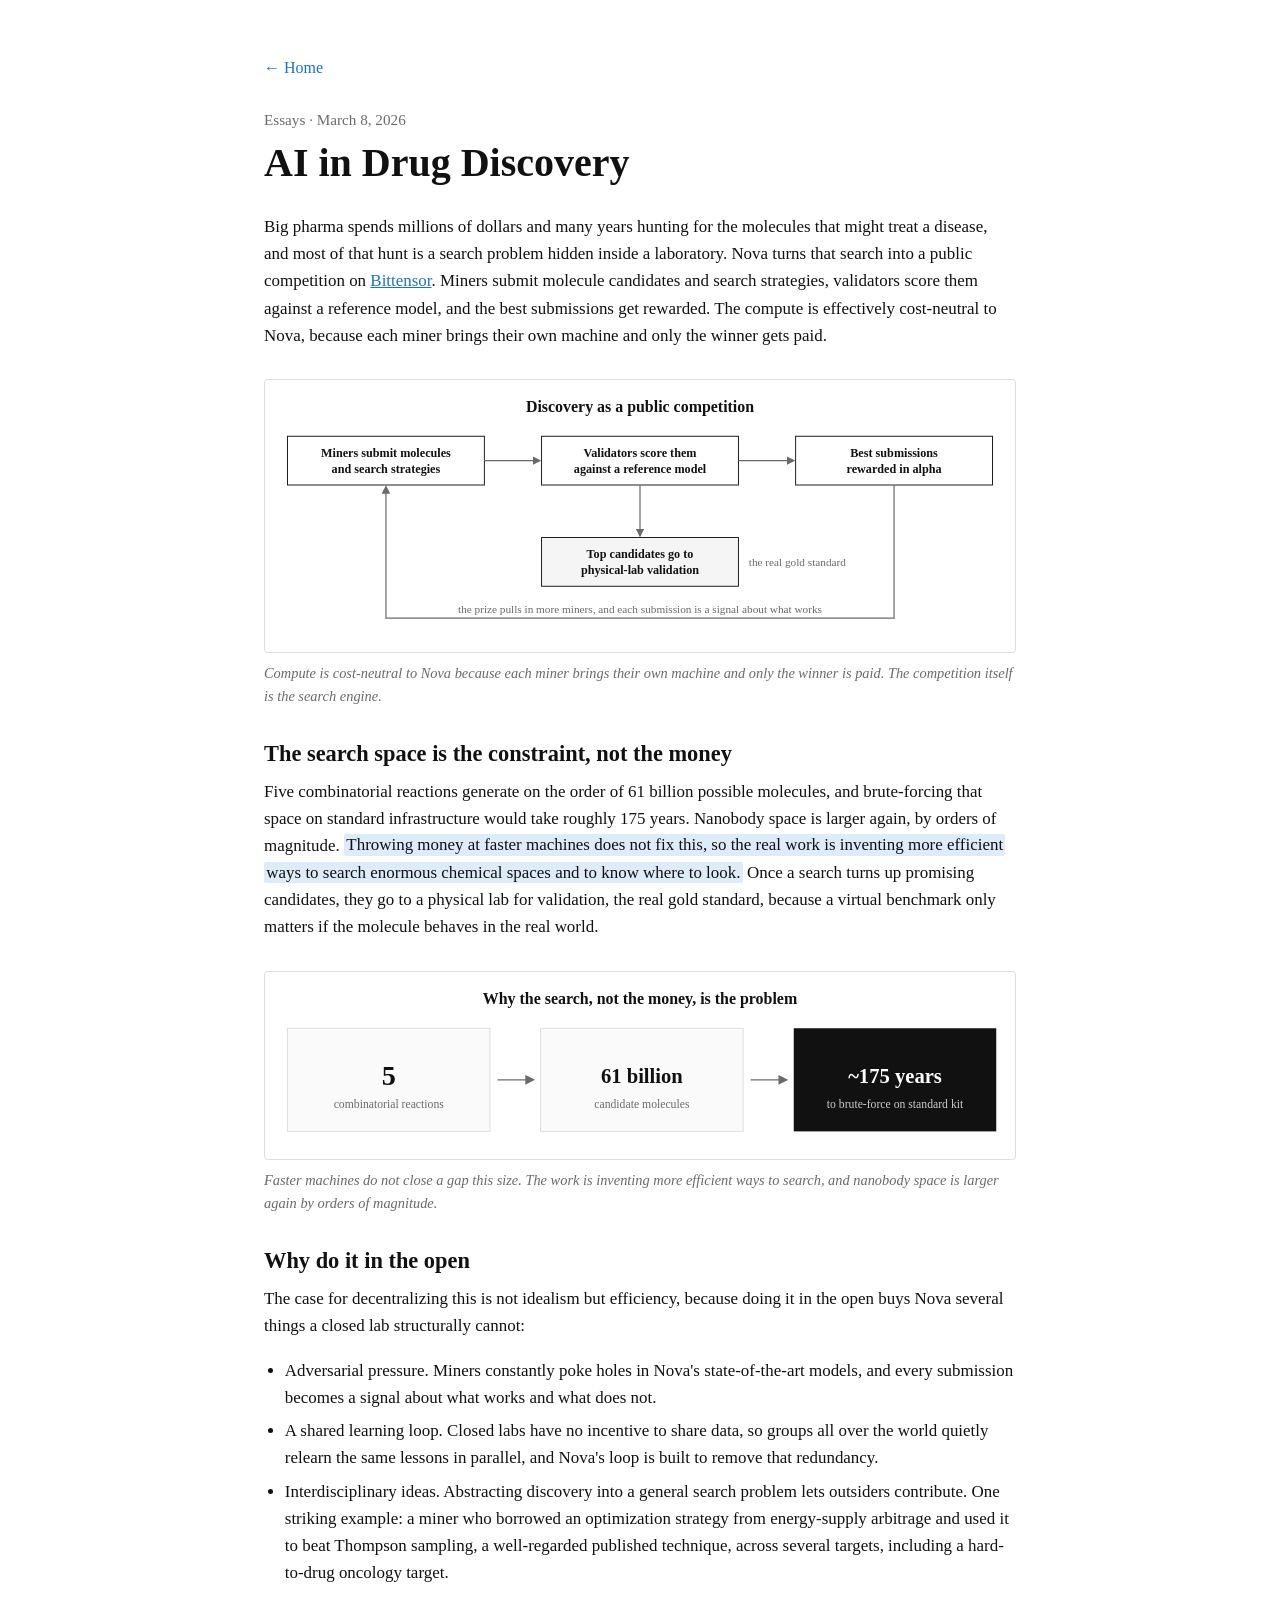
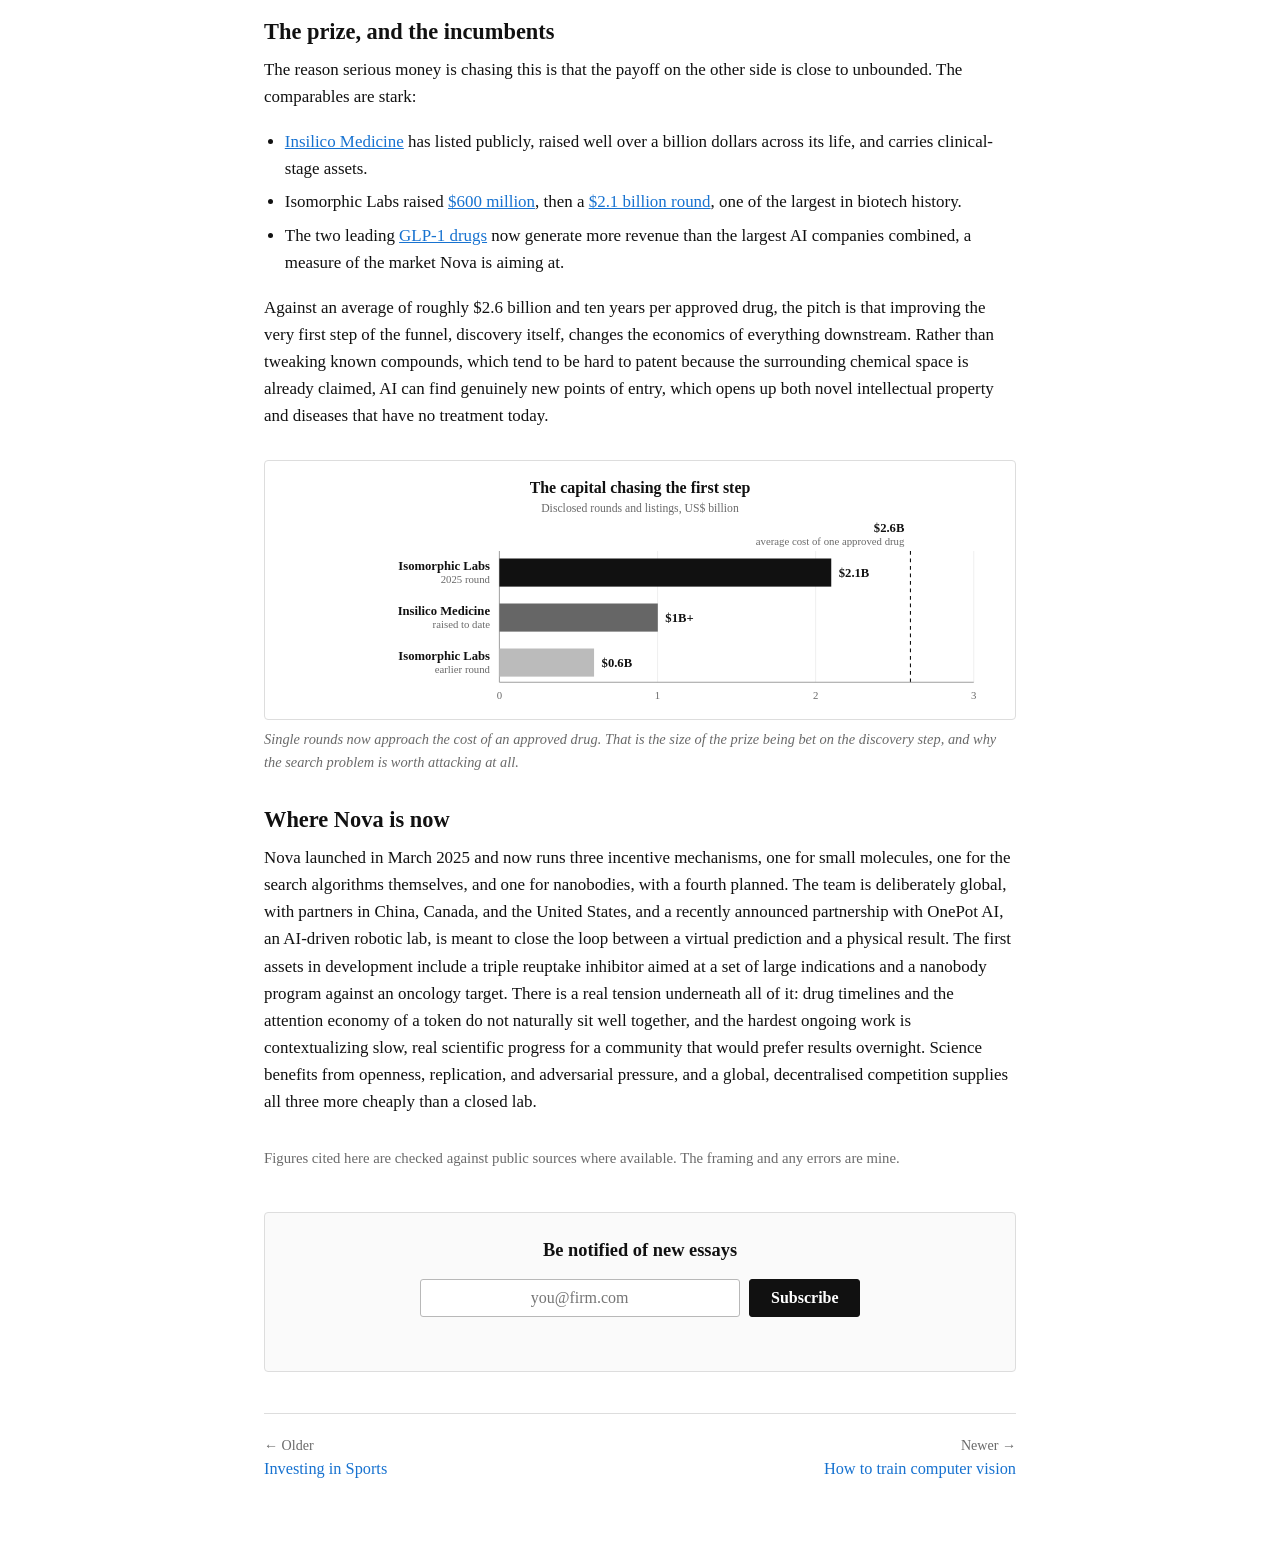
==== commit 8daf3e0e: "Remove disclosures; relabel Essays; one highlight per essay; tighten vague phrasing; centre and simp" ====
--- a/posts/ai-in-drug-discovery.html
+++ b/posts/ai-in-drug-discovery.html
@@ -16,7 +16,7 @@
     <nav class="post-nav"><a href="../index.html">← Home</a></nav>
 
     <header class="post-head">
-      <p class="post-meta">Writings · March 8, 2026</p>
+      <p class="post-meta">Essays · March 8, 2026</p>
       <h1>AI in Drug Discovery</h1>
     </header>
 
@@ -120,7 +120,7 @@
         <li>The two leading <a href="https://fortune.com/2025/03/31/ozempic-wegovy-novo-nordisk-nvidia/" target="_blank" rel="noopener">GLP-1 drugs</a> now generate more revenue than the largest AI companies combined, a measure of the market Nova is aiming at.</li>
       </ul>
 
-      <p><mark class="hl">Against an average of roughly $2.6 billion and ten years per approved drug, the pitch is that improving the very first step of the funnel, discovery itself, changes the economics of everything downstream.</mark> Rather than tweaking known compounds, which tend to be hard to patent because the surrounding chemical space is already claimed, AI can find genuinely new points of entry, which opens up both novel intellectual property and diseases that have no treatment today.</p>
+      <p>Against an average of roughly $2.6 billion and ten years per approved drug, the pitch is that improving the very first step of the funnel, discovery itself, changes the economics of everything downstream. Rather than tweaking known compounds, which tend to be hard to patent because the surrounding chemical space is already claimed, AI can find genuinely new points of entry, which opens up both novel intellectual property and diseases that have no treatment today.</p>
 
       
       <figure class="figure">
@@ -165,7 +165,7 @@
 
       <h2>Where Nova is now</h2>
 
-      <p>Nova launched in March 2025 and now runs three incentive mechanisms, one for small molecules, one for the search algorithms themselves, and one for nanobodies, with a fourth planned. The team is deliberately global, with partners in China, Canada, and the United States, and a recently announced partnership with OnePot AI, an AI-driven robotic lab, is meant to close the loop between a virtual prediction and a physical result. The first assets in development include a triple reuptake inhibitor aimed at a set of large indications and a nanobody program against an oncology target. There is a real tension underneath all of it: drug timelines and the attention economy of a token do not naturally sit well together, and the hardest ongoing work is contextualizing slow, real scientific progress for a community that would prefer results overnight. <mark class="hl">Science benefits from openness, replication, and adversarial pressure, and a global, decentralised competition supplies all three more cheaply than a closed lab.</mark></p>
+      <p>Nova launched in March 2025 and now runs three incentive mechanisms, one for small molecules, one for the search algorithms themselves, and one for nanobodies, with a fourth planned. The team is deliberately global, with partners in China, Canada, and the United States, and a recently announced partnership with OnePot AI, an AI-driven robotic lab, is meant to close the loop between a virtual prediction and a physical result. The first assets in development include a triple reuptake inhibitor aimed at a set of large indications and a nanobody program against an oncology target. There is a real tension underneath all of it: drug timelines and the attention economy of a token do not naturally sit well together, and the hardest ongoing work is contextualizing slow, real scientific progress for a community that would prefer results overnight. Science benefits from openness, replication, and adversarial pressure, and a global, decentralised competition supplies all three more cheaply than a closed lab.</p>
 
       <div class="source-note">
         Figures cited here are checked against public sources where available. The framing and any errors are mine.
@@ -173,8 +173,7 @@
     </article>
 
       <section class="subscribe" aria-labelledby="sub-h">
-        <p class="sub-h" id="sub-h">Get new essays by email</p>
-        <p class="sub-dek">Occasional writing on data, open source, and where capital is going next. No spam, and one click to leave.</p>
+        <p class="sub-h" id="sub-h">Be notified of new essays</p>
         <form class="sub-form" action="https://buttondown.com/api/emails/embed-subscribe/jackaileung" method="post" target="_blank" rel="noopener" novalidate>
           <label class="sr-only" for="sub-email">Email address</label>
           <input id="sub-email" type="email" name="email" placeholder="you@firm.com" autocomplete="email" required>
--- a/style.css
+++ b/style.css
@@ -247,26 +247,27 @@
 /* ---------- Newsletter subscribe ---------- */
 .subscribe {
   margin-top: 2.6rem;
-  padding: 1.4rem 1.5rem 1.5rem;
+  padding: 1.5rem 1.5rem 1.6rem;
   border: 1px solid var(--line);
   border-radius: 4px;
   background: #fafafa;
+  text-align: center;
 }
 .subscribe .sub-h {
   font-size: 1.15rem;
   font-weight: 700;
-  margin: 0 0 0.35rem;
-}
-.subscribe .sub-dek {
-  font-size: 0.95rem;
-  line-height: 1.45;
-  color: var(--ink-soft);
-  margin: 0 0 0.95rem;
-}
-.sub-form { display: flex; gap: 0.6rem; flex-wrap: wrap; }
+  margin: 0 0 0.9rem;
+}
+.sub-form {
+  display: flex;
+  gap: 0.6rem;
+  flex-wrap: wrap;
+  justify-content: center;
+}
 .sub-form input[type="email"] {
-  flex: 1 1 15rem;
+  flex: 0 1 20rem;
   min-width: 0;
+  text-align: center;
   font-family: var(--serif);
   font-size: 1rem;
   color: var(--ink);
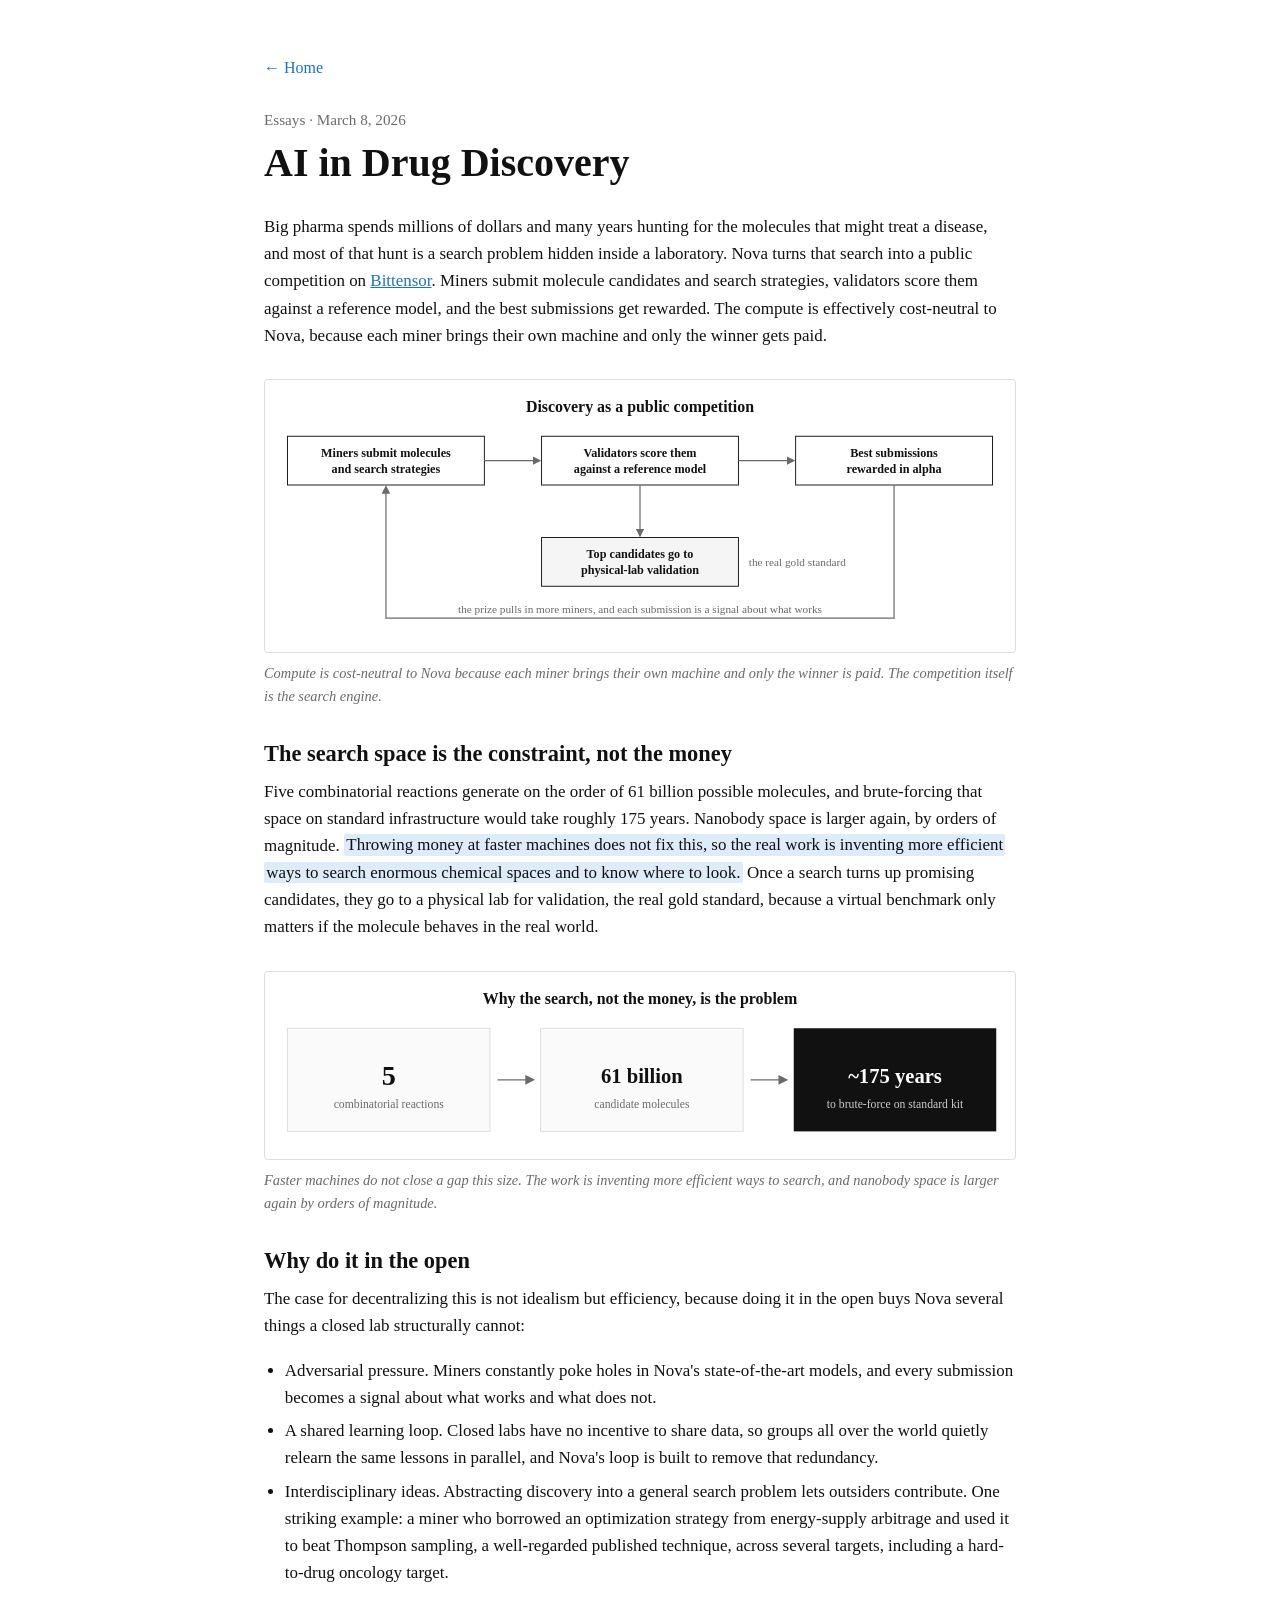
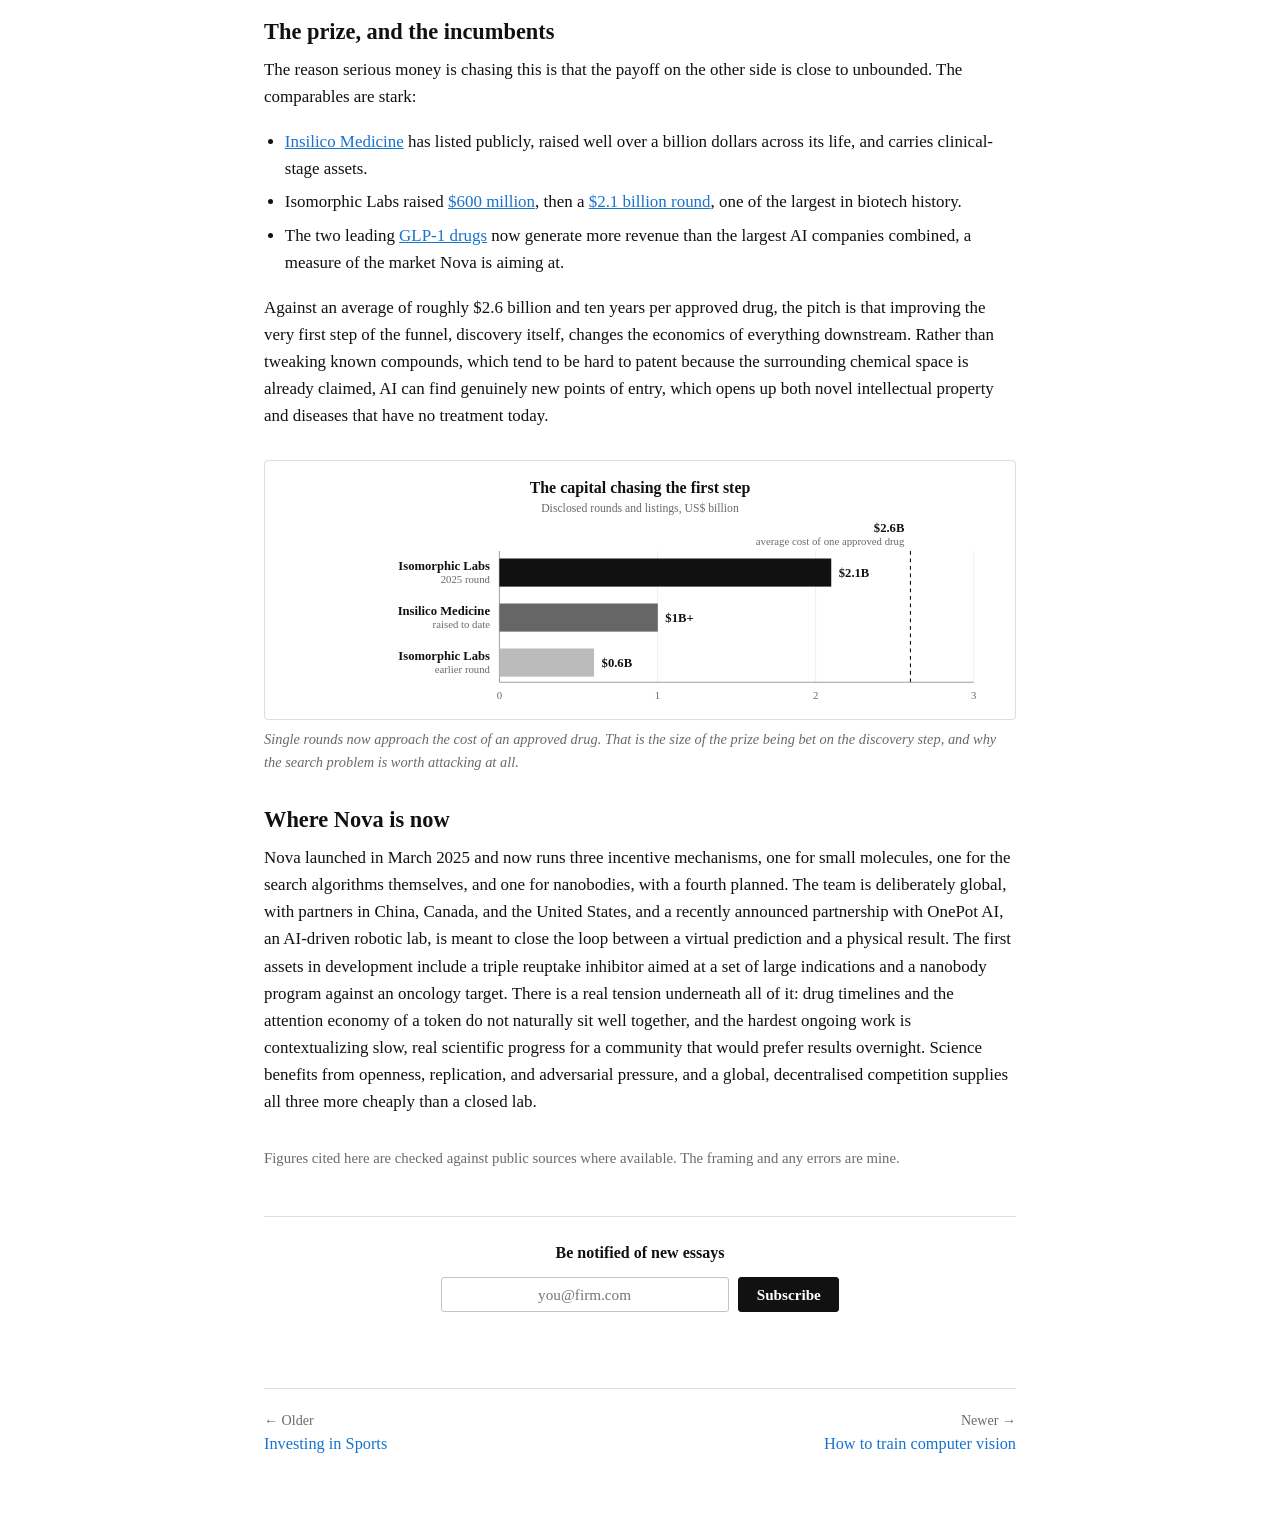
==== commit c3c31b4b: "Subtle signup with divider; remove Love Letter; UX audit fixes: mobile figures, focus states, semant" ====
--- a/posts/ai-in-drug-discovery.html
+++ b/posts/ai-in-drug-discovery.html
@@ -8,6 +8,9 @@
   <meta property="og:title" content="AI in Drug Discovery">
   <meta property="og:description" content="Running early-stage drug discovery as a decentralized competition, and the search problem beneath it.">
   <meta property="og:type" content="article">
+  <link rel="icon" href="/assets/favicon.svg" type="image/svg+xml">
+  <meta property="og:image" content="https://jackaileung.com/assets/headshot.jpg">
+  <meta name="twitter:card" content="summary">
   <link rel="stylesheet" href="../style.css">
 </head>
 <body>
--- a/style.css
+++ b/style.css
@@ -110,28 +110,7 @@
 .links a { display: inline-flex; align-items: center; gap: 0.4rem; }
 .links svg { width: 16px; height: 16px; flex: 0 0 auto; }
 
-/* ---------- Company / venture lists ---------- */
-.holdings { list-style: none; margin: 0.2rem 0 0; padding: 0; }
-.holdings li {
-  display: flex;
-  justify-content: space-between;
-  align-items: baseline;
-  gap: 1rem;
-  padding: 0.4rem 0;
-}
-.holdings .h-name { font-weight: 700; }
-.holdings .h-name a { color: var(--link); }
-.holdings .h-name a:hover { color: var(--link-hov); }
-.holdings .h-desc { color: var(--ink-soft); font-weight: 400; }
-.holdings .h-role {
-  flex: 0 0 auto;
-  font-style: italic;
-  font-size: 0.92rem;
-  color: var(--ink-faint);
-  white-space: nowrap;
-}
-
-/* ---------- Writings list ---------- */
+/* ---------- Essay list ---------- */
 .posts { list-style: none; margin: 0; padding: 0; }
 .posts a.post-link {
   display: flex;
@@ -140,21 +119,12 @@
   gap: 1.25rem;
   padding: 0.55rem 0;
 }
-.posts .post-main { display: flex; flex-direction: column; gap: 0.12rem; }
 .posts .post-title { font-size: 1.1rem; }
-.posts .post-dek { font-size: 0.9rem; color: var(--ink-faint); line-height: 1.35; }
 .posts .post-date {
   flex: 0 0 auto;
   font-size: 0.95rem;
   color: var(--ink-faint);
   white-space: nowrap;
-}
-
-/* ---------- Footer ---------- */
-.site-foot {
-  margin-top: 3rem;
-  font-size: 0.92rem;
-  color: var(--ink-faint);
 }
 
 /* ============================================================
@@ -173,13 +143,6 @@
   font-size: clamp(1.95rem, 4.5vw, 2.5rem);
   line-height: 1.12;
   margin: 0 0 0.5rem;
-}
-.post-head .standfirst {
-  font-size: 1.2rem;
-  font-style: italic;
-  line-height: 1.42;
-  color: var(--ink-soft);
-  margin: 0;
 }
 
 .article { font-size: 1.06rem; line-height: 1.6; }
@@ -231,7 +194,7 @@
 }
 
 /* ---------- Key takeaway highlights ----------
-   Three per essay, reserved for the load-bearing claims only.
+   One sentence per essay, reserved for the single load-bearing claim.
    Tint is the link blue (#1772d0) at ~14% on white, so it sits
    inside the existing palette rather than introducing a new colour. */
 .article mark.hl {
@@ -243,20 +206,17 @@
   -webkit-box-decoration-break: clone;
 }
 
-
 /* ---------- Newsletter subscribe ---------- */
 .subscribe {
-  margin-top: 2.6rem;
-  padding: 1.5rem 1.5rem 1.6rem;
-  border: 1px solid var(--line);
-  border-radius: 4px;
-  background: #fafafa;
+  margin-top: 2.8rem;
+  padding: 1.5rem 0 0.4rem;
+  border-top: 1px solid var(--line);
   text-align: center;
 }
 .subscribe .sub-h {
-  font-size: 1.15rem;
-  font-weight: 700;
-  margin: 0 0 0.9rem;
+  font-size: 1rem;
+  font-weight: 700;
+  margin: 0 0 0.8rem;
 }
 .sub-form {
   display: flex;
@@ -265,15 +225,15 @@
   justify-content: center;
 }
 .sub-form input[type="email"] {
-  flex: 0 1 20rem;
+  flex: 0 1 18rem;
   min-width: 0;
   text-align: center;
   font-family: var(--serif);
-  font-size: 1rem;
+  font-size: 0.95rem;
   color: var(--ink);
   background: #ffffff;
-  padding: 0.55rem 0.7rem;
-  border: 1px solid #b8b8b8;
+  padding: 0.45rem 0.7rem;
+  border: 1px solid #c4c4c4;
   border-radius: 3px;
 }
 .sub-form input[type="email"]:focus {
@@ -284,11 +244,11 @@
 .sub-form button {
   flex: 0 0 auto;
   font-family: var(--serif);
-  font-size: 1rem;
+  font-size: 0.95rem;
   font-weight: 700;
   color: #ffffff;
   background: var(--ink);
-  padding: 0.55rem 1.3rem;
+  padding: 0.45rem 1.1rem;
   border: 1px solid var(--ink);
   border-radius: 3px;
   cursor: pointer;
@@ -341,13 +301,42 @@
 }
 .post-foot-nav .pfn-title { font-size: 1.02rem; line-height: 1.3; }
 
+/* ---------- Keyboard focus ----------
+   The site had no focus style, so keyboard users could not see their position.
+   :focus-visible keeps the ring off mouse clicks. */
+a:focus-visible,
+button:focus-visible,
+input:focus-visible {
+  outline: 2px solid var(--link);
+  outline-offset: 2px;
+  border-radius: 2px;
+}
 
 /* ---------- Small screens ---------- */
 @media (max-width: 620px) {
   body { font-size: 18px; }
   .masthead { flex-direction: column-reverse; align-items: flex-start; gap: 1rem; }
   .masthead .photo { width: 150px; height: 150px; }
-  .holdings li,
   .posts a.post-link { flex-direction: column; gap: 0.1rem; }
-  .holdings .h-role { font-size: 0.88rem; }
-}
+
+  /* larger tap targets */
+  .post-nav a { display: inline-block; padding: 0.45rem 0; }
+  .sub-form input[type="email"],
+  .sub-form button { padding-top: 0.65rem; padding-bottom: 0.65rem; }
+}
+
+/* ---------- Figures on narrow screens ----------
+   An 800-unit figure squeezed into a 327px phone renders its smallest labels
+   at ~4.5px, which is unreadable. Hold a legible minimum width and let the
+   figure scroll on its own axis; the caption stays pinned to the left edge. */
+@media (max-width: 700px) {
+  .figure {
+    overflow-x: auto;
+    -webkit-overflow-scrolling: touch;
+  }
+  .figure svg { min-width: 700px; }
+  .figure figcaption {
+    position: sticky;
+    left: 0;
+  }
+}
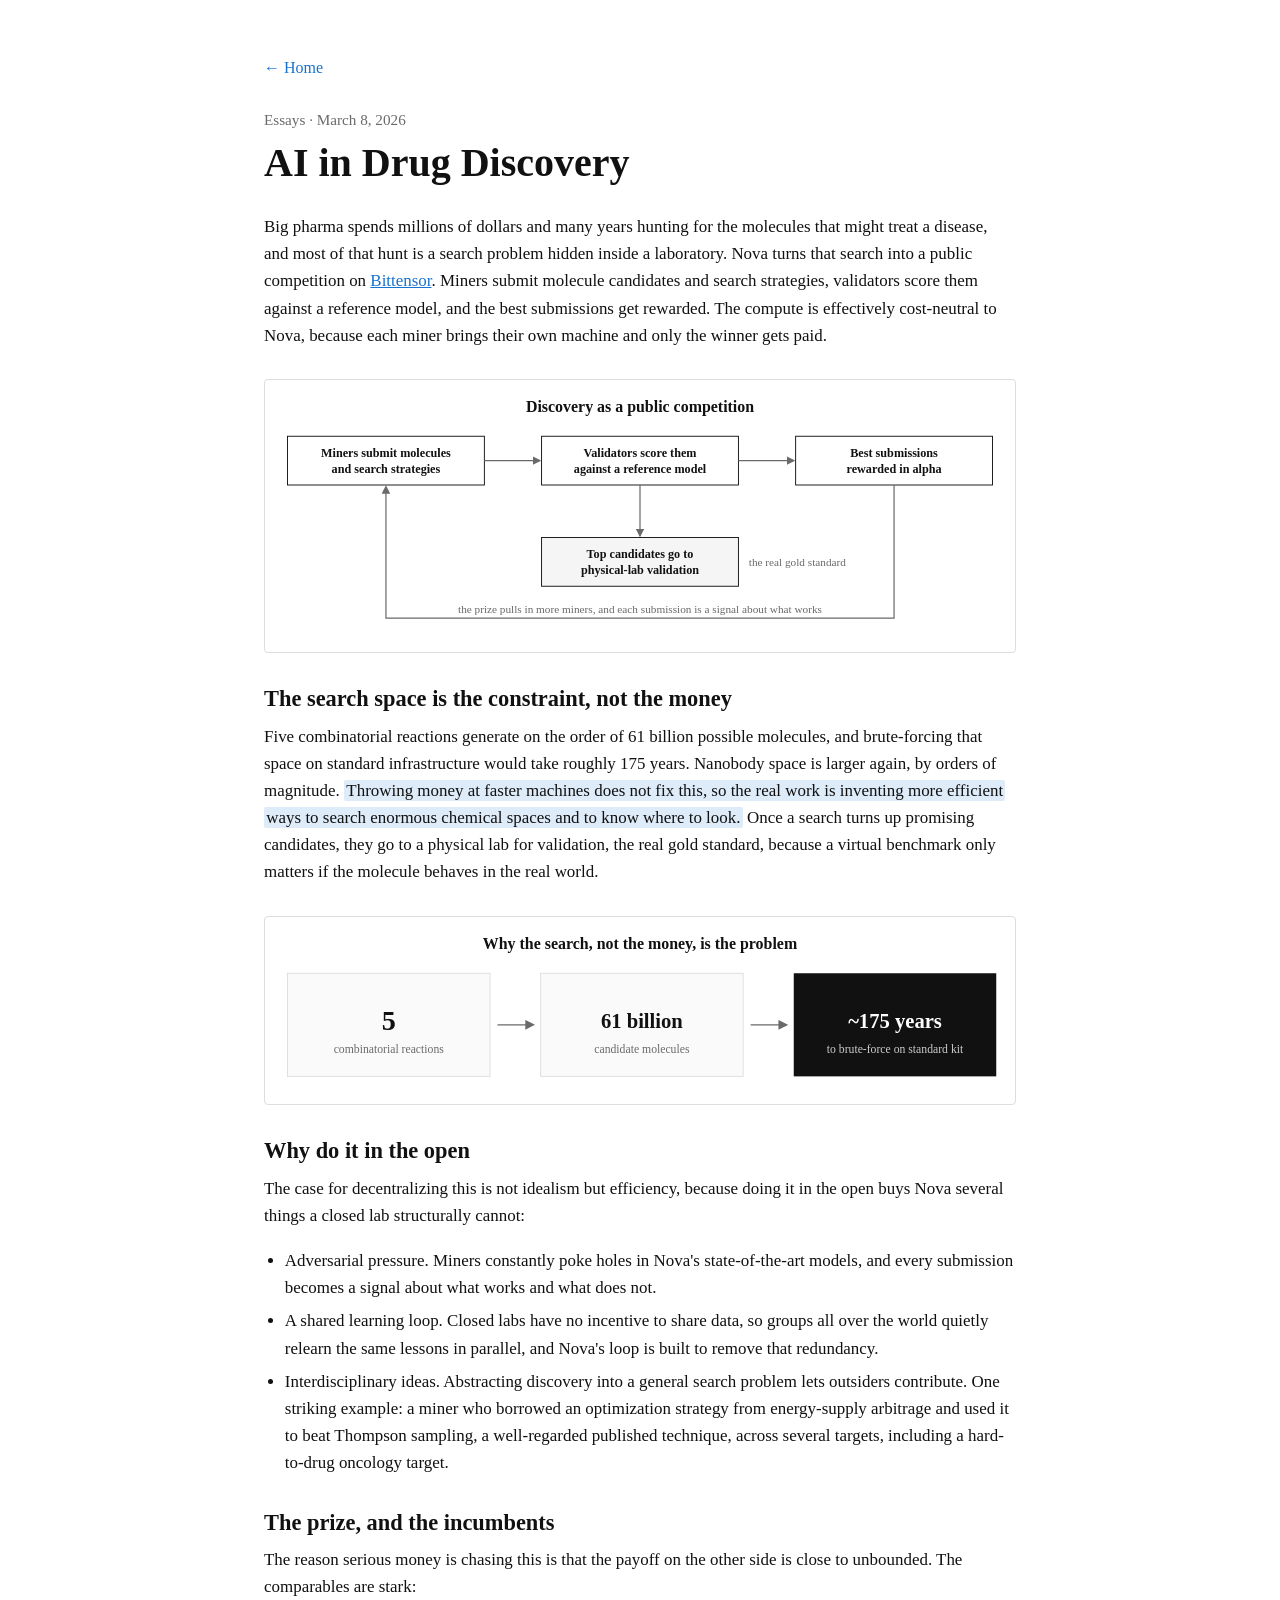
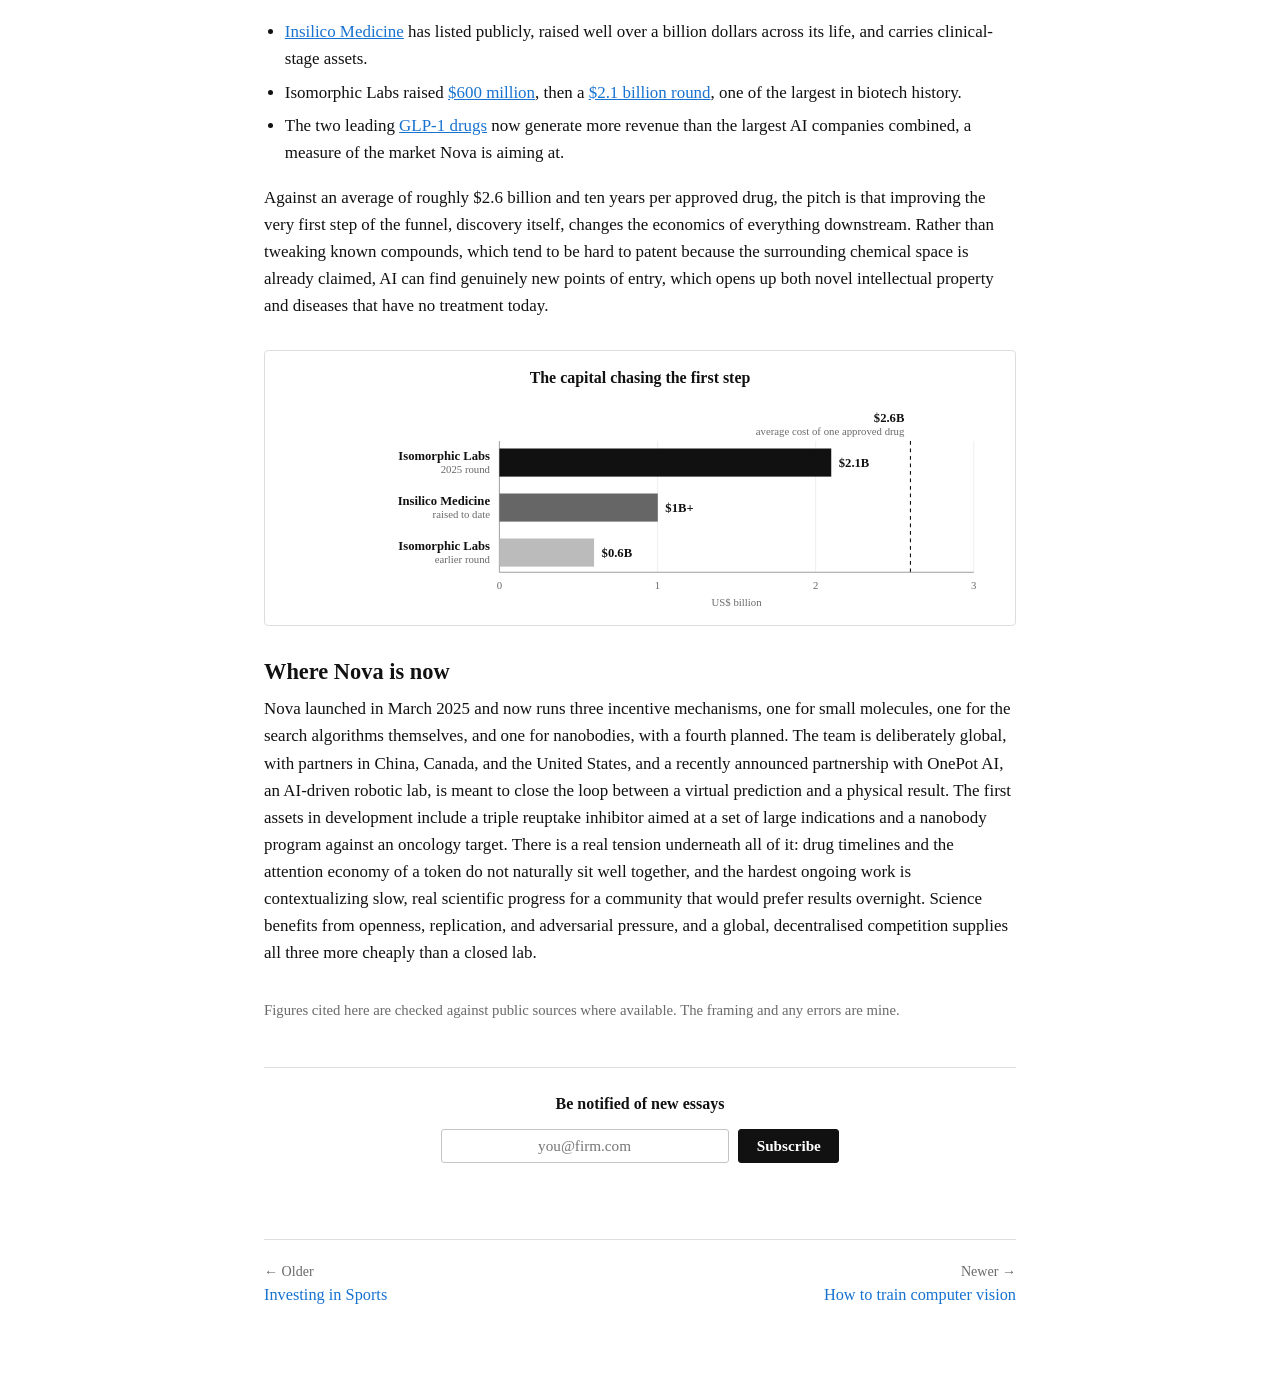
==== commit 16ab346d: "Remove AI-speak scaffolding; rebuild weak figures; restore chart caveats" ====
--- a/posts/ai-in-drug-discovery.html
+++ b/posts/ai-in-drug-discovery.html
@@ -63,7 +63,6 @@
           <path d="M671,112 L671,254 L129,254 L129,114" class="ar" marker-end="url(#dah)"/>
           <text x="400" y="248" text-anchor="middle" class="t sm">the prize pulls in more miners, and each submission is a signal about what works</text>
         </svg>
-        <figcaption>Compute is cost-neutral to Nova because each miner brings their own machine and only the winner is paid. The competition itself is the search engine.</figcaption>
       </figure>
 
       <h2>The search space is the constraint, not the money</h2>
@@ -100,7 +99,6 @@
           <text x="672" y="118" text-anchor="middle" class="t med" style="fill:#ffffff">~175 years</text>
           <text x="672" y="145" text-anchor="middle" class="t sm" style="fill:#cccccc">to brute-force on standard kit</text>
         </svg>
-        <figcaption>Faster machines do not close a gap this size. The work is inventing more efficient ways to search, and nanobody space is larger again by orders of magnitude.</figcaption>
       </figure>
 
       <h2>Why do it in the open</h2>
@@ -127,7 +125,7 @@
 
       
       <figure class="figure">
-        <svg id="f3" viewBox="0 0 800 275" xmlns="http://www.w3.org/2000/svg" role="img" aria-label="Bar chart of disclosed capital committed to AI drug discovery against a dashed reference line at the average cost of bringing one drug to approval">
+        <svg id="f3" viewBox="0 0 800 292" xmlns="http://www.w3.org/2000/svg" role="img" aria-label="Bar chart of disclosed capital committed to AI drug discovery against a dashed reference line at the average cost of bringing one drug to approval">
           <style>
             #f3 .t{font-family:'Times New Roman',Times,Georgia,serif;fill:#111111}
             #f3 .ttl{font-size:17px;font-weight:700}
@@ -137,7 +135,6 @@
             #f3 .ax{font-size:11.5px;fill:#6a6a6a}
           </style>
           <text x="400" y="34" text-anchor="middle" class="t ttl">The capital chasing the first step</text>
-          <text x="400" y="54" text-anchor="middle" class="t sub">Disclosed rounds and listings, US$ billion</text>
           <line x1="250" y1="96" x2="250" y2="236" stroke="#999999" stroke-width="1"/>
           <line x1="418.7" y1="96" x2="418.7" y2="236" stroke="#eeeeee" stroke-width="1"/>
           <line x1="587.3" y1="96" x2="587.3" y2="236" stroke="#eeeeee" stroke-width="1"/>
@@ -162,8 +159,8 @@
           <text x="418.7" y="254" text-anchor="middle" class="t ax">1</text>
           <text x="587.3" y="254" text-anchor="middle" class="t ax">2</text>
           <text x="756" y="254" text-anchor="middle" class="t ax">3</text>
+                  <text x="503" y="272" text-anchor="middle" class="t ax">US$ billion</text>
         </svg>
-        <figcaption>Single rounds now approach the cost of an approved drug. That is the size of the prize being bet on the discovery step, and why the search problem is worth attacking at all.</figcaption>
       </figure>
 
       <h2>Where Nova is now</h2>
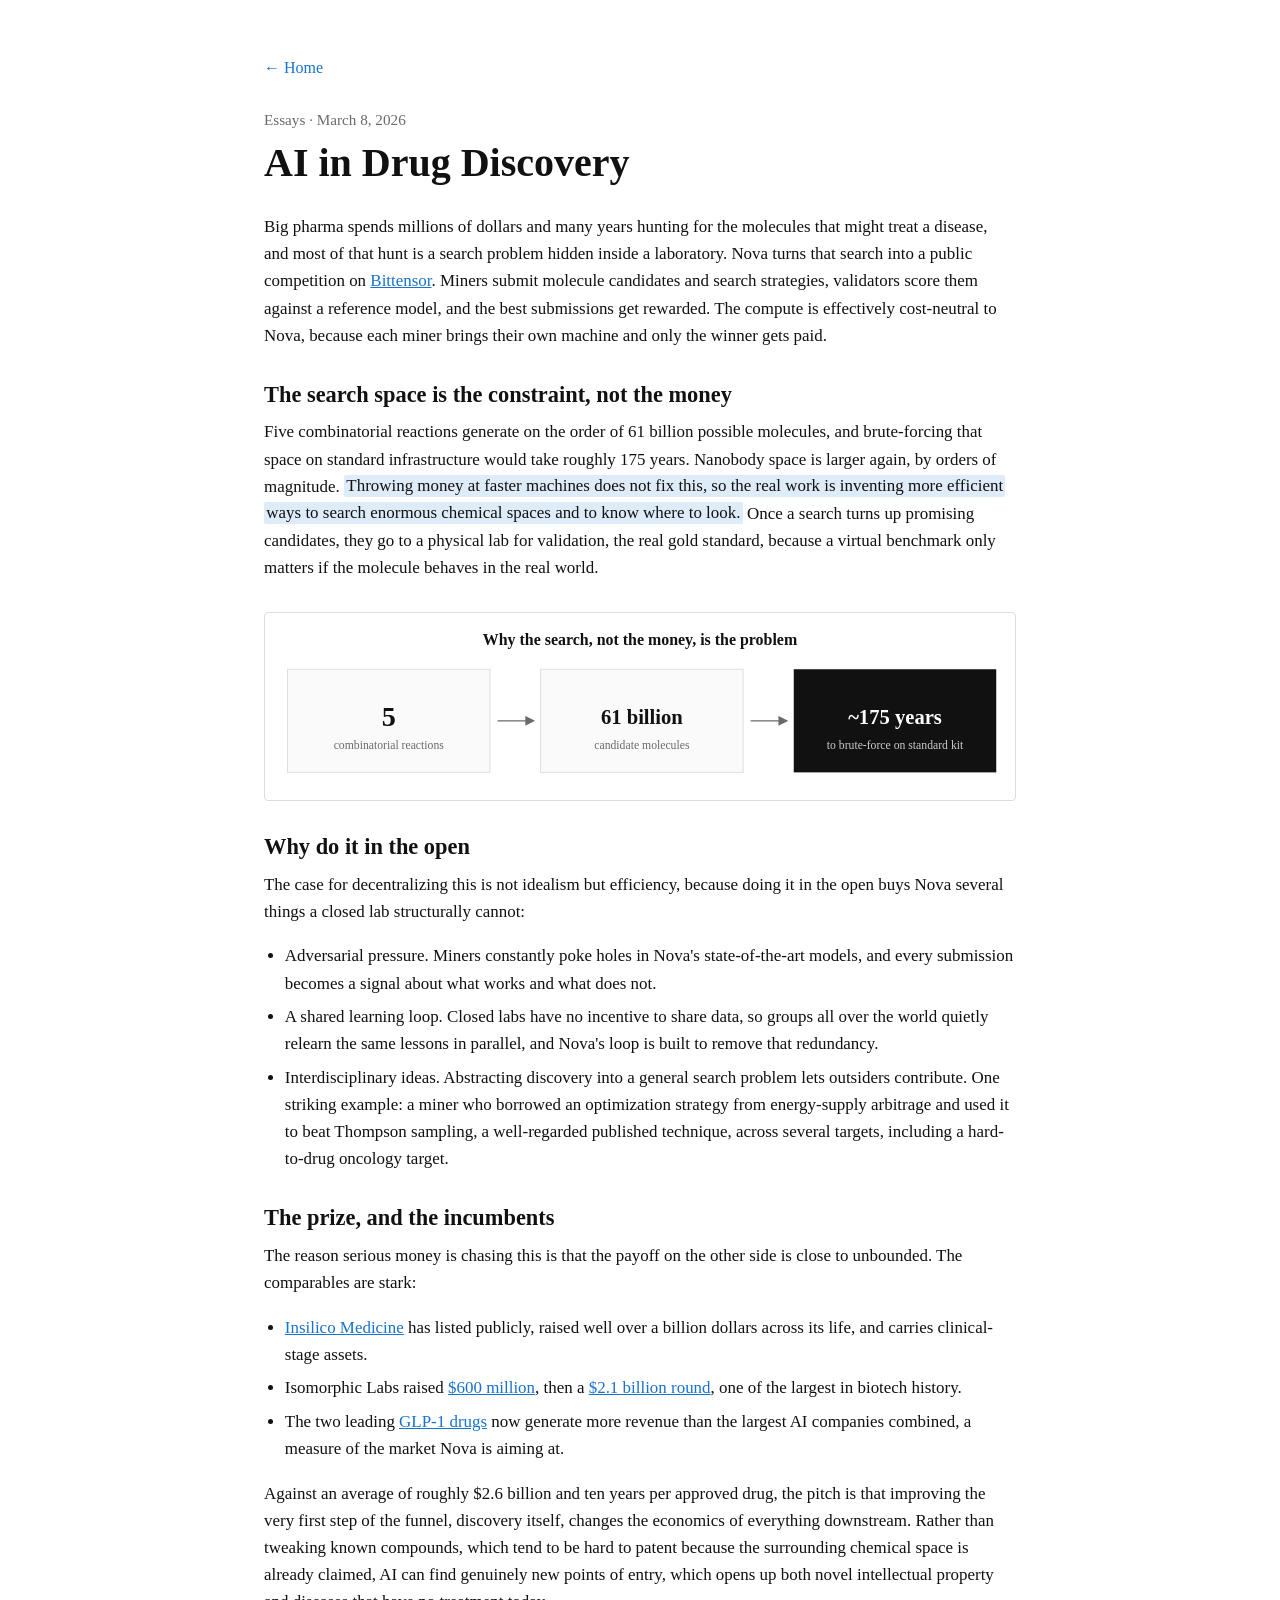
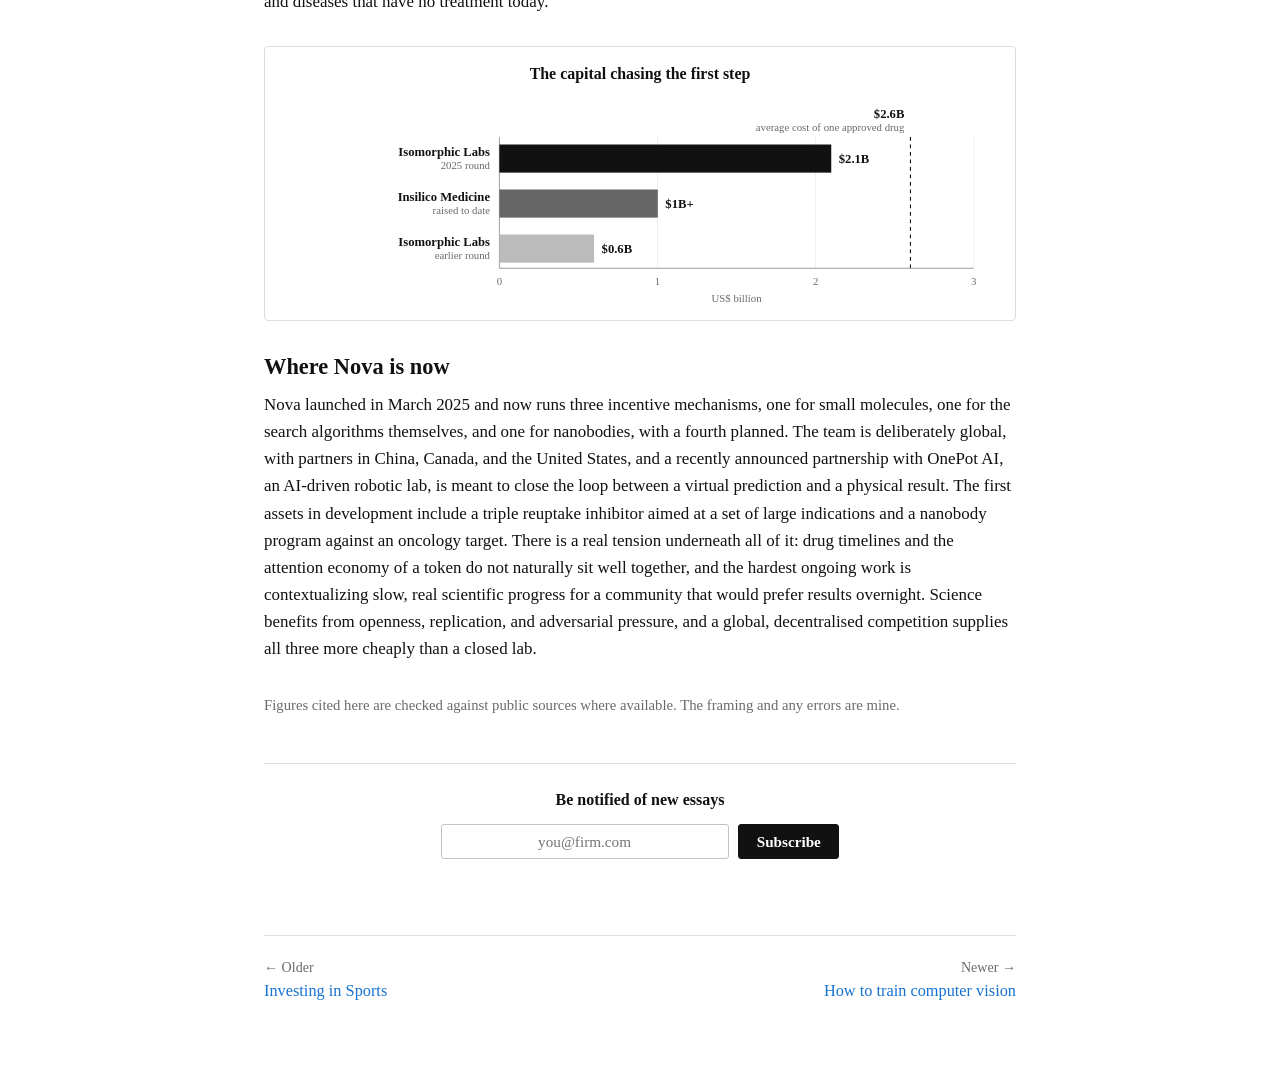
==== commit 5ee421a4: "Add Creating Cancer Drugs essay; cap every essay at two figures" ====
--- a/posts/ai-in-drug-discovery.html
+++ b/posts/ai-in-drug-discovery.html
@@ -25,45 +25,6 @@
 
     <article class="article">
       <p>Big pharma spends millions of dollars and many years hunting for the molecules that might treat a disease, and most of that hunt is a search problem hidden inside a laboratory. Nova turns that search into a public competition on <a href="https://www.bittensor.com/" target="_blank" rel="noopener">Bittensor</a>. Miners submit molecule candidates and search strategies, validators score them against a reference model, and the best submissions get rewarded. The compute is effectively cost-neutral to Nova, because each miner brings their own machine and only the winner gets paid.</p>
-
-      <figure class="figure">
-        <svg id="f1" viewBox="0 0 800 290" xmlns="http://www.w3.org/2000/svg" role="img" aria-label="Diagram of Nova's competition loop: miners submit molecules, validators score them, winners are rewarded, top candidates go to physical lab validation, and rewards attract more miners">
-          <defs>
-            <marker id="dah" viewBox="0 0 10 10" refX="8" refY="5" markerWidth="7" markerHeight="7" orient="auto-start-reverse">
-              <path d="M0,0 L10,5 L0,10 z" fill="#6a6a6a"/>
-            </marker>
-          </defs>
-          <style>
-            #f1 .t{font-family:'Times New Roman',Times,Georgia,serif;fill:#111111}
-            #f1 .ttl{font-size:17px;font-weight:700}
-            #f1 .nd{font-size:13px;font-weight:700}
-            #f1 .sm{font-size:12px;fill:#6a6a6a}
-            #f1 .ar{stroke:#6a6a6a;stroke-width:1.3;fill:none}
-          </style>
-          <text x="400" y="34" text-anchor="middle" class="t ttl">Discovery as a public competition</text>
-          <!-- row of three -->
-          <rect x="24" y="60" width="210" height="52" fill="#ffffff" stroke="#111111"/>
-          <text x="129" y="82" text-anchor="middle" class="t nd">Miners submit molecules</text>
-          <text x="129" y="99" text-anchor="middle" class="t nd">and search strategies</text>
-          <rect x="295" y="60" width="210" height="52" fill="#ffffff" stroke="#111111"/>
-          <text x="400" y="82" text-anchor="middle" class="t nd">Validators score them</text>
-          <text x="400" y="99" text-anchor="middle" class="t nd">against a reference model</text>
-          <rect x="566" y="60" width="210" height="52" fill="#ffffff" stroke="#111111"/>
-          <text x="671" y="82" text-anchor="middle" class="t nd">Best submissions</text>
-          <text x="671" y="99" text-anchor="middle" class="t nd">rewarded in alpha</text>
-          <line x1="234" y1="86" x2="293" y2="86" class="ar" marker-end="url(#dah)"/>
-          <line x1="505" y1="86" x2="564" y2="86" class="ar" marker-end="url(#dah)"/>
-          <!-- down to lab -->
-          <rect x="295" y="168" width="210" height="52" fill="#f5f5f5" stroke="#111111"/>
-          <text x="400" y="190" text-anchor="middle" class="t nd">Top candidates go to</text>
-          <text x="400" y="207" text-anchor="middle" class="t nd">physical-lab validation</text>
-          <line x1="400" y1="112" x2="400" y2="166" class="ar" marker-end="url(#dah)"/>
-          <text x="516" y="198" class="t sm">the real gold standard</text>
-          <!-- return loop -->
-          <path d="M671,112 L671,254 L129,254 L129,114" class="ar" marker-end="url(#dah)"/>
-          <text x="400" y="248" text-anchor="middle" class="t sm">the prize pulls in more miners, and each submission is a signal about what works</text>
-        </svg>
-      </figure>
 
       <h2>The search space is the constraint, not the money</h2>
 
@@ -194,8 +155,6 @@
       </nav>
 
 
-
-
   </main>
   <script src="../subscribe.js"></script>
 </body>
